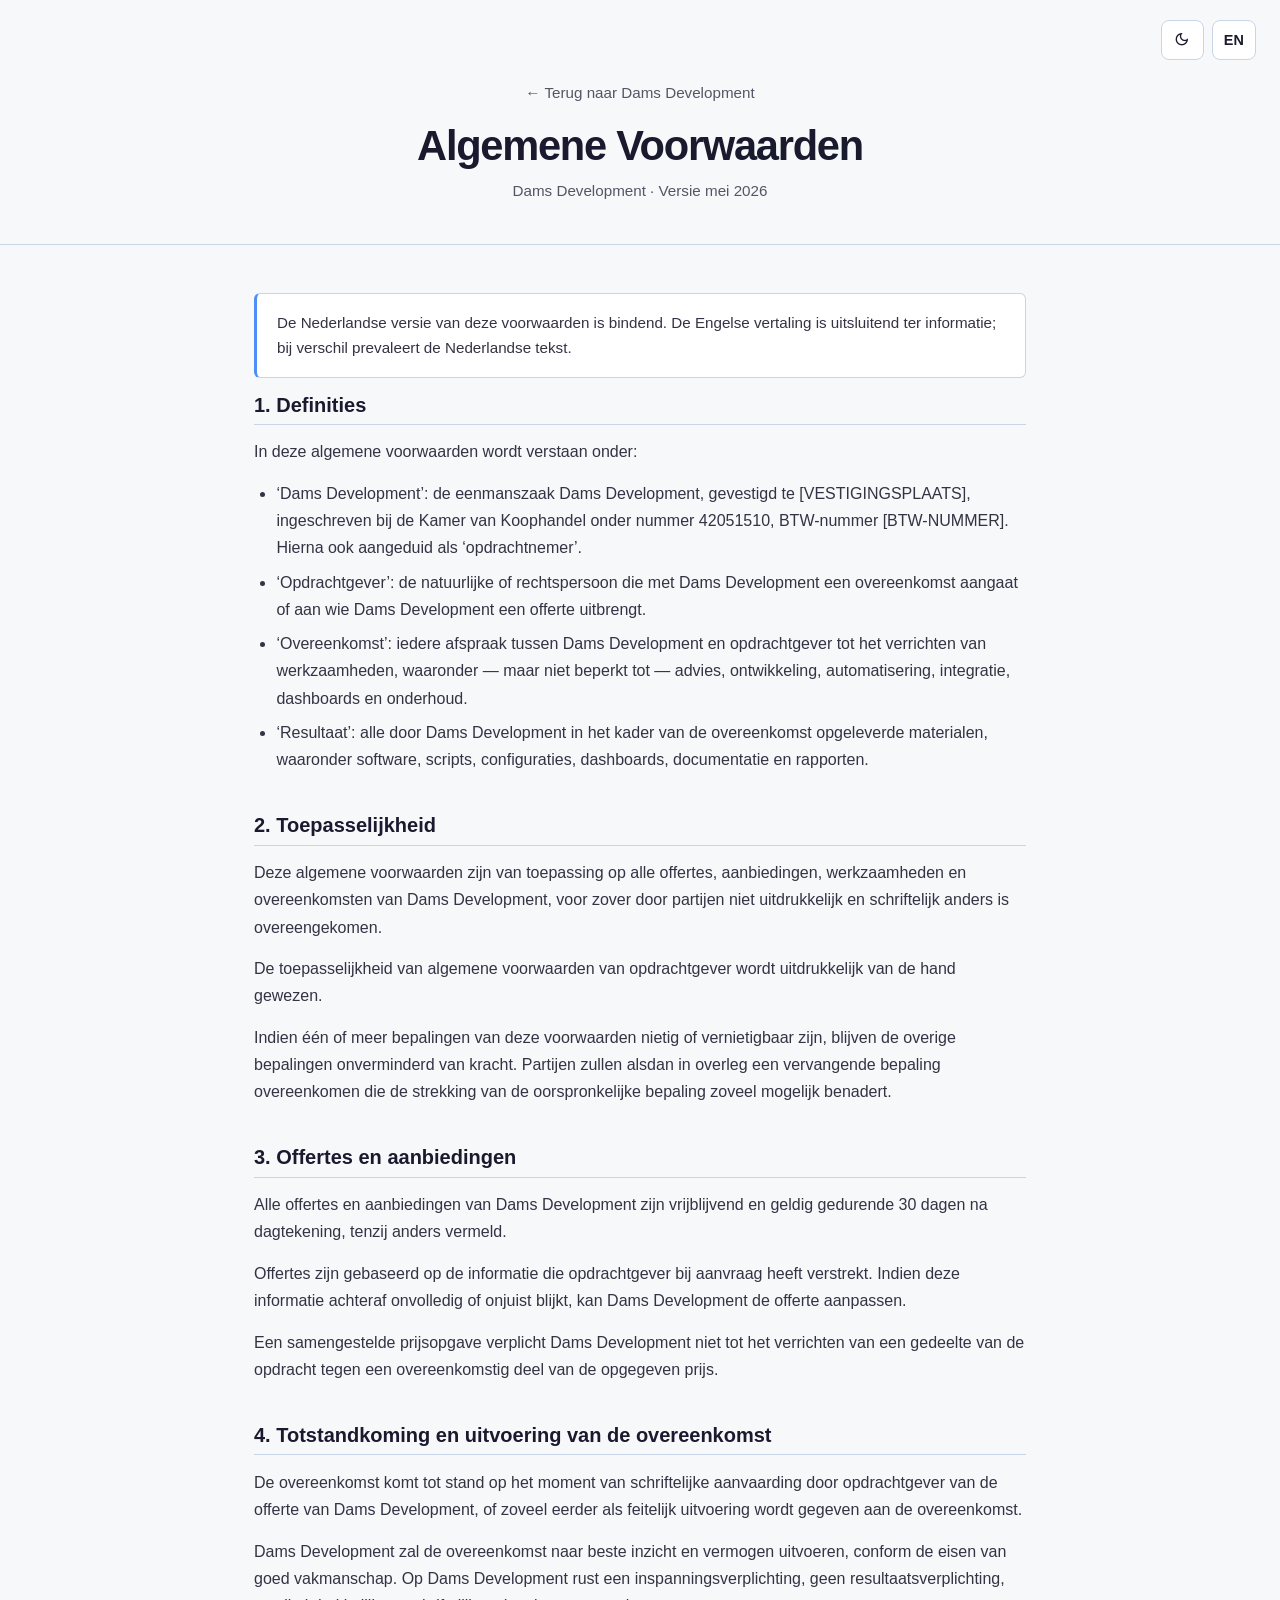
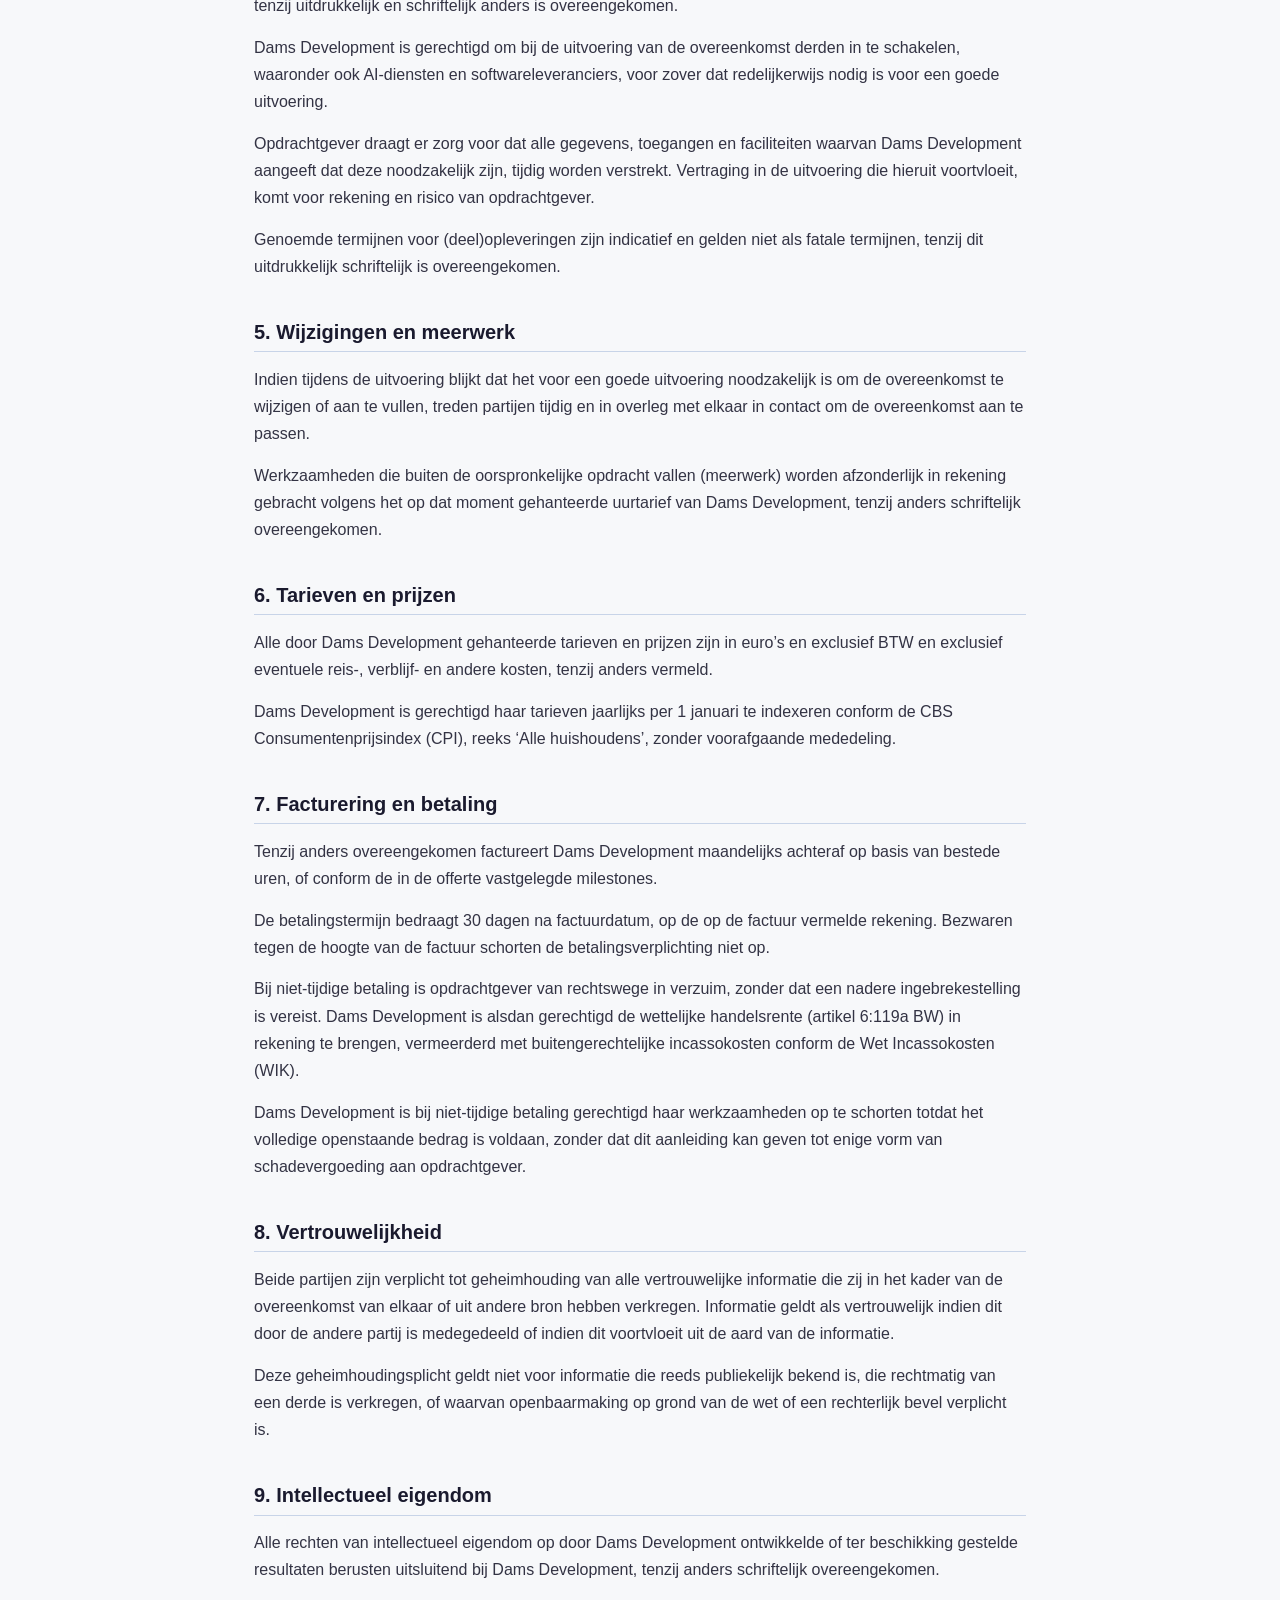
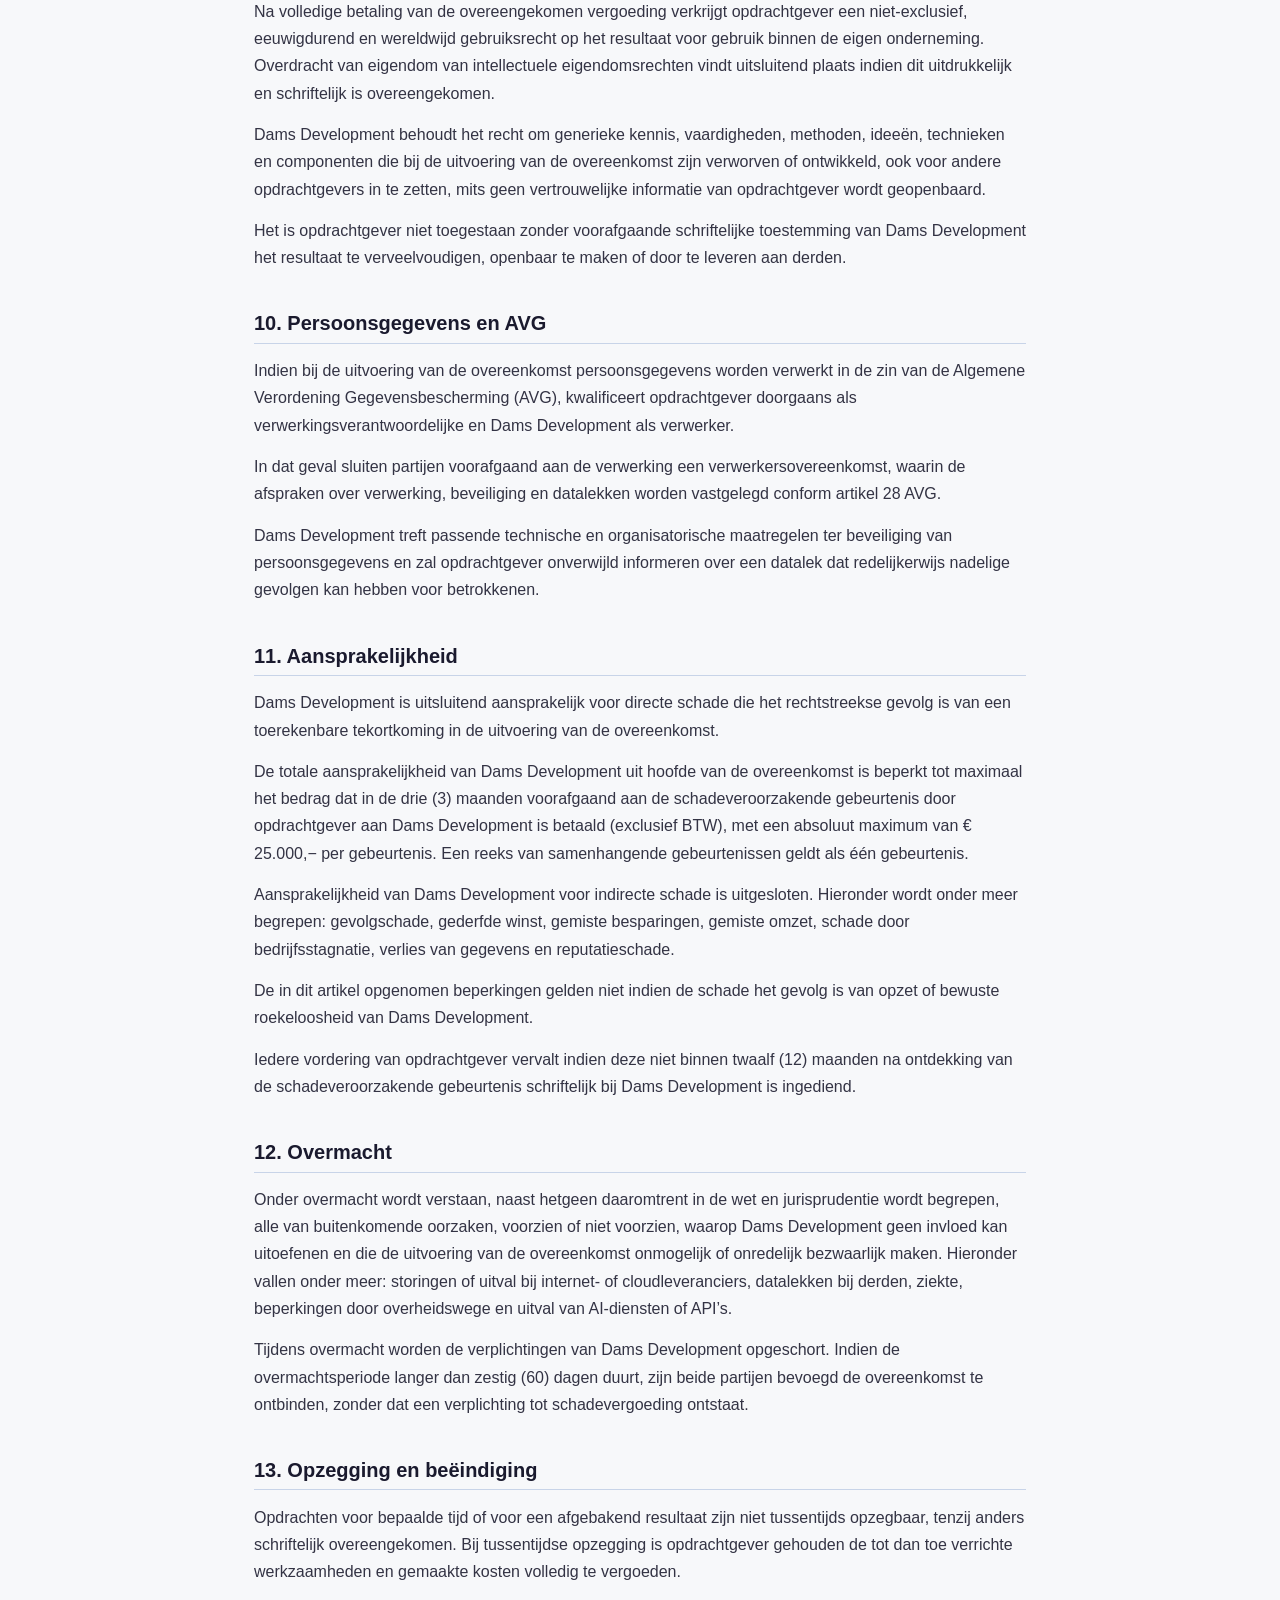
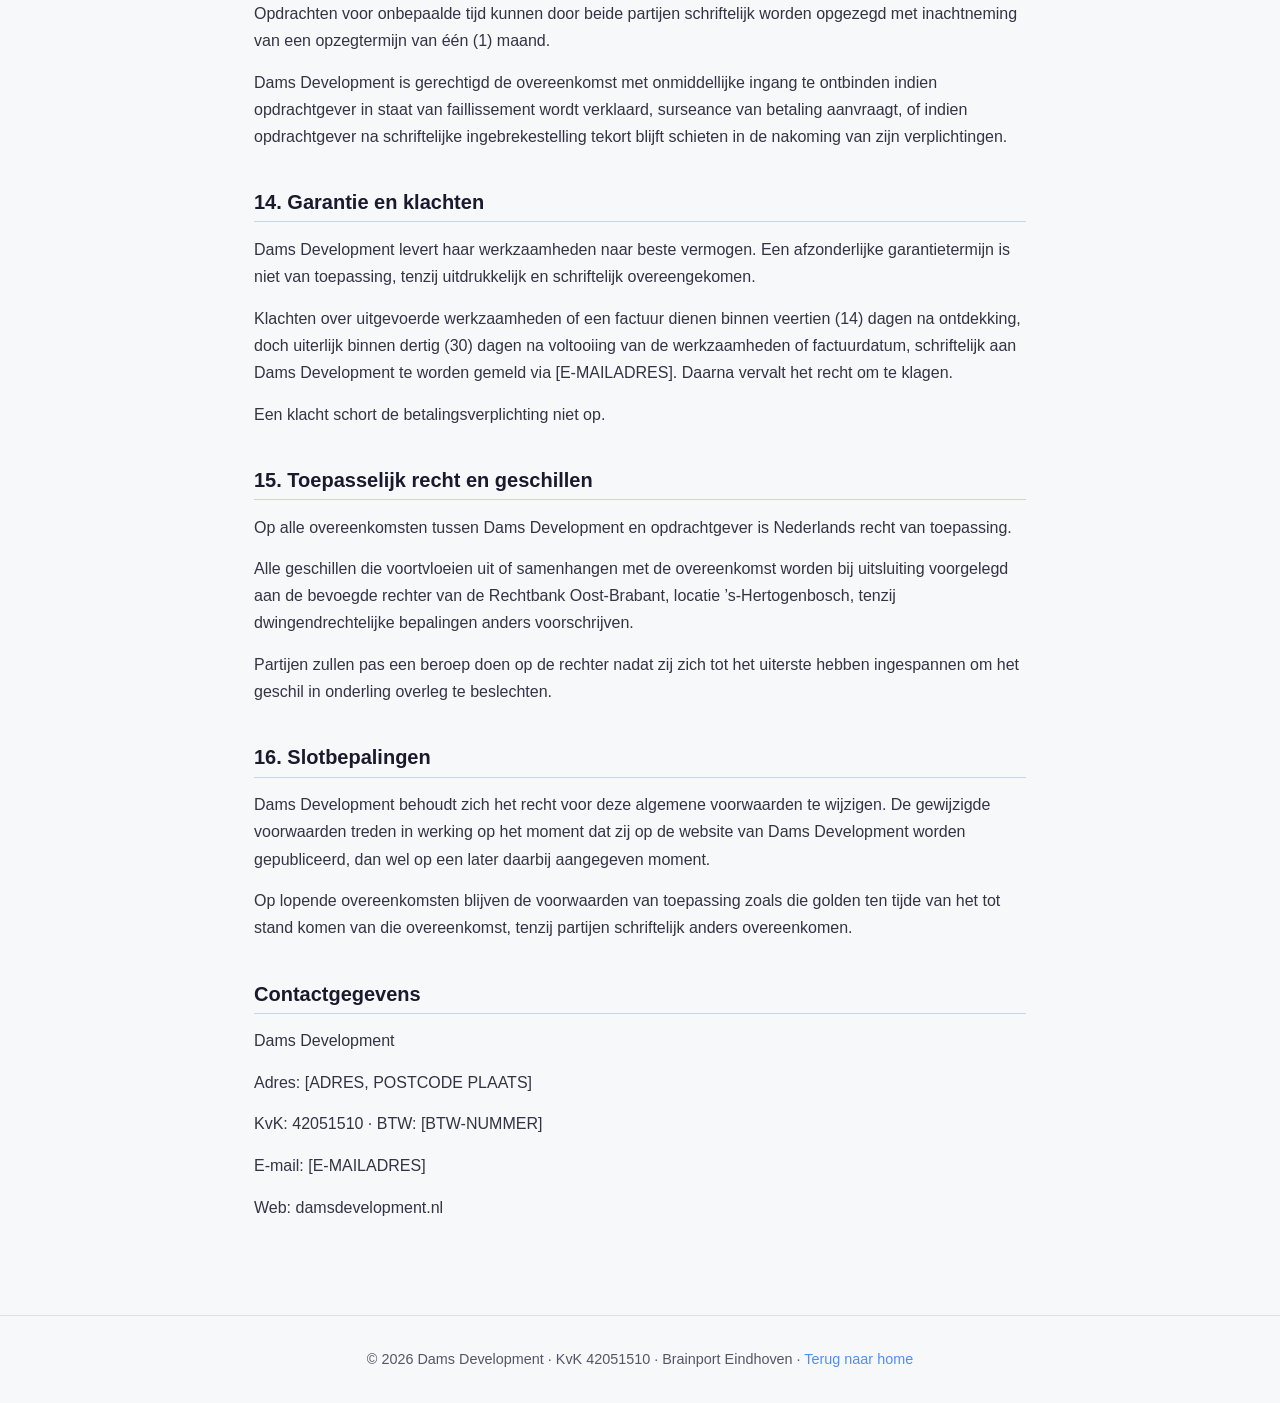
==== algemene-voorwaarden.html @ f672ffd8 "Replace Track record with Projects section + add Terms page - Swap employer Track record list for a " ====
<!DOCTYPE html>
<html lang="nl">
<head>
    <meta charset="UTF-8">
    <meta name="viewport" content="width=device-width, initial-scale=1.0">
    <!-- Primary meta -->
    <title>Algemene Voorwaarden — Dams Development</title>
    <meta name="description" content="Algemene voorwaarden van Dams Development, automatiseringsstudio in de Brainport-regio. Van toepassing op alle offertes en opdrachten.">
    <link rel="canonical" href="https://damsdevelopment.nl/algemene-voorwaarden.html">
    <meta name="theme-color" content="#0d1520">
    <meta name="robots" content="index, follow">
    <meta name="author" content="Dams Development">

    <!-- Open Graph -->
    <meta property="og:type" content="article">
    <meta property="og:site_name" content="Dams Development">
    <meta property="og:title" content="Algemene Voorwaarden — Dams Development">
    <meta property="og:description" content="Algemene voorwaarden van Dams Development. Van toepassing op alle offertes en opdrachten.">
    <meta property="og:url" content="https://damsdevelopment.nl/algemene-voorwaarden.html">
    <meta property="og:image" content="https://damsdevelopment.nl/assets/og-image.png">
    <meta property="og:image:width" content="1200">
    <meta property="og:image:height" content="630">
    <meta property="og:image:alt" content="Dams Development — Werkende automatisering. In weken, niet maanden.">
    <meta property="og:locale" content="nl_NL">

    <!-- Twitter Card -->
    <meta name="twitter:card" content="summary_large_image">
    <meta name="twitter:title" content="Algemene Voorwaarden — Dams Development">
    <meta name="twitter:description" content="Algemene voorwaarden van Dams Development. Van toepassing op alle offertes en opdrachten.">
    <meta name="twitter:image" content="https://damsdevelopment.nl/assets/og-image.png">

    <!-- Stylesheets & icons -->
    <link rel="stylesheet" href="assets/style.css">
    <link rel="stylesheet" href="https://fonts.googleapis.com/css2?family=Material+Symbols+Outlined:opsz,wght,FILL,GRAD@20..48,100..700,0..1,-50..200" />
    <link rel="icon" type="image/png" sizes="96x96" href="assets/favicon-96x96.png">
    <link rel="icon" type="image/svg+xml" href="assets/favicon.svg">
    <link rel="shortcut icon" href="assets/favicon.ico">
    <link rel="apple-touch-icon" sizes="180x180" href="assets/apple-touch-icon.png">
    <link rel="manifest" href="assets/site.webmanifest">

    <style>
        body { background-color: var(--bg); color: var(--text); }

        .legal-controls {
            position: fixed; top: 1.25rem; right: 1.5rem; z-index: 100;
            display: flex; gap: 0.5rem;
        }
        .legal-controls .theme-toggle,
        .legal-controls .lang-toggle {
            background: var(--bg-card); color: var(--text);
            border: 1px solid var(--border); border-radius: 8px;
            padding: 0.4rem 0.7rem; cursor: pointer; font-size: 0.9rem;
            display: flex; align-items: center; justify-content: center;
            min-width: 40px; min-height: 40px;
            transition: background 0.2s, border-color 0.2s;
        }
        .legal-controls .theme-toggle:hover,
        .legal-controls .lang-toggle:hover {
            border-color: var(--accent);
        }

        .legal-hero {
            padding: 5rem 1.5rem 2.5rem;
            text-align: center;
            border-bottom: 1px solid var(--border);
        }
        .legal-hero .back-link {
            display: inline-block; color: var(--text-muted);
            text-decoration: none; font-size: 0.95rem; margin-bottom: 1rem;
            transition: color 0.2s;
        }
        .legal-hero .back-link:hover { color: var(--accent); }
        .legal-hero h1 {
            font-size: clamp(1.8rem, 4vw, 2.6rem);
            margin-bottom: 0.5rem;
        }
        .legal-hero .legal-meta {
            color: var(--text-muted); font-size: 0.95rem;
        }

        .legal-content {
            max-width: 820px; margin: 0 auto; padding: 3rem 1.5rem 5rem;
            line-height: 1.7;
        }
        .legal-notice {
            background: var(--bg-card); border: 1px solid var(--border);
            border-left: 3px solid var(--accent); border-radius: 6px;
            padding: 1rem 1.25rem; margin-bottom: 2.5rem;
            color: var(--text-sub); font-size: 0.95rem;
        }
        .legal-content h2 {
            margin-top: 2.5rem; margin-bottom: 0.85rem;
            font-size: 1.25rem; color: var(--text);
            border-bottom: 1px solid var(--border); padding-bottom: 0.45rem;
        }
        .legal-content h2:first-of-type { margin-top: 0; }
        .legal-content p {
            color: var(--text-sub); margin-bottom: 0.9rem;
        }
        .legal-content ol, .legal-content ul {
            color: var(--text-sub); padding-left: 1.4rem; margin-bottom: 0.9rem;
        }
        .legal-content li { margin-bottom: 0.45rem; }
        .legal-content strong { color: var(--text); }

        .legal-footer {
            text-align: center; padding: 2rem 1.5rem;
            border-top: 1px solid var(--border-footer);
            color: var(--text-muted); font-size: 0.9rem;
        }
        .legal-footer a { color: var(--accent); text-decoration: none; }
        .legal-footer a:hover { text-decoration: underline; }

        @media (max-width: 600px) {
            .legal-controls { top: 0.75rem; right: 0.75rem; }
            .legal-hero { padding: 4rem 1.25rem 2rem; }
            .legal-content { padding: 2rem 1.25rem 3rem; }
        }
    </style>
</head>
<body>

    <div class="legal-controls">
        <button class="theme-toggle" id="themeToggle" aria-label="Toggle theme">
            <span class="material-symbols-outlined">light_mode</span>
        </button>
        <button class="lang-toggle" id="langToggle" aria-label="Switch language">EN</button>
    </div>

    <header class="legal-hero">
        <a class="back-link" href="index.html" data-nl="← Terug naar Dams Development" data-en="← Back to Dams Development"></a>
        <h1 data-nl="Algemene Voorwaarden" data-en="General Terms and Conditions"></h1>
        <p class="legal-meta"
           data-nl="Dams Development &middot; Versie mei 2026"
           data-en="Dams Development &middot; Version May 2026"></p>
    </header>

    <main class="legal-content">

        <p class="legal-notice"
           data-nl="De Nederlandse versie van deze voorwaarden is bindend. De Engelse vertaling is uitsluitend ter informatie; bij verschil prevaleert de Nederlandse tekst."
           data-en="The Dutch version of these terms is the binding original. This English translation is provided for information only; in case of any discrepancy the Dutch text prevails."></p>

        <h2 data-nl="1. Definities" data-en="1. Definitions"></h2>
        <p data-nl="In deze algemene voorwaarden wordt verstaan onder:"
           data-en="In these general terms and conditions, the following definitions apply:"></p>
        <ul>
            <li data-nl="&lsquo;Dams Development&rsquo;: de eenmanszaak Dams Development, gevestigd te [VESTIGINGSPLAATS], ingeschreven bij de Kamer van Koophandel onder nummer 42051510, BTW-nummer [BTW-NUMMER]. Hierna ook aangeduid als &lsquo;opdrachtnemer&rsquo;."
                data-en="&lsquo;Dams Development&rsquo;: the sole proprietorship Dams Development, established in [REGISTERED CITY], registered with the Dutch Chamber of Commerce under number 42051510, VAT number [VAT NUMBER]. Also referred to as the &lsquo;contractor&rsquo;."></li>
            <li data-nl="&lsquo;Opdrachtgever&rsquo;: de natuurlijke of rechtspersoon die met Dams Development een overeenkomst aangaat of aan wie Dams Development een offerte uitbrengt."
                data-en="&lsquo;Client&rsquo;: the natural or legal person entering into an agreement with Dams Development or to whom Dams Development issues a quotation."></li>
            <li data-nl="&lsquo;Overeenkomst&rsquo;: iedere afspraak tussen Dams Development en opdrachtgever tot het verrichten van werkzaamheden, waaronder &mdash; maar niet beperkt tot &mdash; advies, ontwikkeling, automatisering, integratie, dashboards en onderhoud."
                data-en="&lsquo;Agreement&rsquo;: any arrangement between Dams Development and client for the performance of services, including but not limited to advisory work, development, automation, integration, dashboards, and maintenance."></li>
            <li data-nl="&lsquo;Resultaat&rsquo;: alle door Dams Development in het kader van de overeenkomst opgeleverde materialen, waaronder software, scripts, configuraties, dashboards, documentatie en rapporten."
                data-en="&lsquo;Deliverable&rsquo;: all materials produced by Dams Development under the agreement, including software, scripts, configurations, dashboards, documentation, and reports."></li>
        </ul>

        <h2 data-nl="2. Toepasselijkheid" data-en="2. Applicability"></h2>
        <p data-nl="Deze algemene voorwaarden zijn van toepassing op alle offertes, aanbiedingen, werkzaamheden en overeenkomsten van Dams Development, voor zover door partijen niet uitdrukkelijk en schriftelijk anders is overeengekomen."
           data-en="These general terms and conditions apply to all quotations, offers, work, and agreements of Dams Development, unless the parties have expressly agreed otherwise in writing."></p>
        <p data-nl="De toepasselijkheid van algemene voorwaarden van opdrachtgever wordt uitdrukkelijk van de hand gewezen."
           data-en="The applicability of any general terms and conditions of the client is expressly rejected."></p>
        <p data-nl="Indien één of meer bepalingen van deze voorwaarden nietig of vernietigbaar zijn, blijven de overige bepalingen onverminderd van kracht. Partijen zullen alsdan in overleg een vervangende bepaling overeenkomen die de strekking van de oorspronkelijke bepaling zoveel mogelijk benadert."
           data-en="If one or more provisions of these terms are void or voidable, the remaining provisions remain in full force. The parties shall in that case agree on a replacement provision that approximates the intent of the original as closely as possible."></p>

        <h2 data-nl="3. Offertes en aanbiedingen" data-en="3. Quotations and offers"></h2>
        <p data-nl="Alle offertes en aanbiedingen van Dams Development zijn vrijblijvend en geldig gedurende 30 dagen na dagtekening, tenzij anders vermeld."
           data-en="All quotations and offers issued by Dams Development are without obligation and valid for 30 days from their date, unless stated otherwise."></p>
        <p data-nl="Offertes zijn gebaseerd op de informatie die opdrachtgever bij aanvraag heeft verstrekt. Indien deze informatie achteraf onvolledig of onjuist blijkt, kan Dams Development de offerte aanpassen."
           data-en="Quotations are based on the information provided by the client at the time of the request. If that information later proves incomplete or incorrect, Dams Development is entitled to revise the quotation."></p>
        <p data-nl="Een samengestelde prijsopgave verplicht Dams Development niet tot het verrichten van een gedeelte van de opdracht tegen een overeenkomstig deel van de opgegeven prijs."
           data-en="A composite price quotation does not oblige Dams Development to perform any part of the assignment for a corresponding part of the quoted price."></p>

        <h2 data-nl="4. Totstandkoming en uitvoering van de overeenkomst" data-en="4. Formation and performance of the agreement"></h2>
        <p data-nl="De overeenkomst komt tot stand op het moment van schriftelijke aanvaarding door opdrachtgever van de offerte van Dams Development, of zoveel eerder als feitelijk uitvoering wordt gegeven aan de overeenkomst."
           data-en="The agreement is formed when the client accepts the quotation of Dams Development in writing, or earlier if the parties have effectively begun performance."></p>
        <p data-nl="Dams Development zal de overeenkomst naar beste inzicht en vermogen uitvoeren, conform de eisen van goed vakmanschap. Op Dams Development rust een inspanningsverplichting, geen resultaatsverplichting, tenzij uitdrukkelijk en schriftelijk anders is overeengekomen."
           data-en="Dams Development shall perform the agreement to the best of its insight and ability and in accordance with sound professional standards. Dams Development bears a best-efforts obligation, not a result obligation, unless expressly agreed otherwise in writing."></p>
        <p data-nl="Dams Development is gerechtigd om bij de uitvoering van de overeenkomst derden in te schakelen, waaronder ook AI-diensten en softwareleveranciers, voor zover dat redelijkerwijs nodig is voor een goede uitvoering."
           data-en="Dams Development is entitled to engage third parties in the performance of the agreement, including AI services and software vendors, where reasonably necessary for proper performance."></p>
        <p data-nl="Opdrachtgever draagt er zorg voor dat alle gegevens, toegangen en faciliteiten waarvan Dams Development aangeeft dat deze noodzakelijk zijn, tijdig worden verstrekt. Vertraging in de uitvoering die hieruit voortvloeit, komt voor rekening en risico van opdrachtgever."
           data-en="The client ensures that all data, access, and facilities indicated by Dams Development as necessary are provided in good time. Any resulting delays are at the client&rsquo;s expense and risk."></p>
        <p data-nl="Genoemde termijnen voor (deel)opleveringen zijn indicatief en gelden niet als fatale termijnen, tenzij dit uitdrukkelijk schriftelijk is overeengekomen."
           data-en="Stated delivery deadlines are indicative and do not constitute strict deadlines unless expressly agreed in writing."></p>

        <h2 data-nl="5. Wijzigingen en meerwerk" data-en="5. Changes and additional work"></h2>
        <p data-nl="Indien tijdens de uitvoering blijkt dat het voor een goede uitvoering noodzakelijk is om de overeenkomst te wijzigen of aan te vullen, treden partijen tijdig en in overleg met elkaar in contact om de overeenkomst aan te passen."
           data-en="If during performance it becomes apparent that adjustment or supplementation of the agreement is required for proper execution, the parties shall consult one another in good time to amend the agreement."></p>
        <p data-nl="Werkzaamheden die buiten de oorspronkelijke opdracht vallen (meerwerk) worden afzonderlijk in rekening gebracht volgens het op dat moment gehanteerde uurtarief van Dams Development, tenzij anders schriftelijk overeengekomen."
           data-en="Work falling outside the original scope (additional work) is invoiced separately at Dams Development&rsquo;s then-current hourly rate, unless agreed otherwise in writing."></p>

        <h2 data-nl="6. Tarieven en prijzen" data-en="6. Rates and prices"></h2>
        <p data-nl="Alle door Dams Development gehanteerde tarieven en prijzen zijn in euro&rsquo;s en exclusief BTW en exclusief eventuele reis-, verblijf- en andere kosten, tenzij anders vermeld."
           data-en="All rates and prices used by Dams Development are in euros and exclusive of VAT and any travel, accommodation, or other expenses, unless otherwise stated."></p>
        <p data-nl="Dams Development is gerechtigd haar tarieven jaarlijks per 1 januari te indexeren conform de CBS Consumentenprijsindex (CPI), reeks &lsquo;Alle huishoudens&rsquo;, zonder voorafgaande mededeling."
           data-en="Dams Development is entitled to adjust its rates annually on 1 January in line with the Dutch CBS Consumer Price Index (CPI), series &lsquo;All households&rsquo;, without prior notice."></p>

        <h2 data-nl="7. Facturering en betaling" data-en="7. Invoicing and payment"></h2>
        <p data-nl="Tenzij anders overeengekomen factureert Dams Development maandelijks achteraf op basis van bestede uren, of conform de in de offerte vastgelegde milestones."
           data-en="Unless agreed otherwise, Dams Development invoices monthly in arrears on the basis of hours spent, or in accordance with the milestones defined in the quotation."></p>
        <p data-nl="De betalingstermijn bedraagt 30 dagen na factuurdatum, op de op de factuur vermelde rekening. Bezwaren tegen de hoogte van de factuur schorten de betalingsverplichting niet op."
           data-en="The payment term is 30 days from the invoice date, into the account specified on the invoice. Objections to the amount invoiced do not suspend the obligation to pay."></p>
        <p data-nl="Bij niet-tijdige betaling is opdrachtgever van rechtswege in verzuim, zonder dat een nadere ingebrekestelling is vereist. Dams Development is alsdan gerechtigd de wettelijke handelsrente (artikel 6:119a BW) in rekening te brengen, vermeerderd met buitengerechtelijke incassokosten conform de Wet Incassokosten (WIK)."
           data-en="If payment is not made in time, the client is in default by operation of law, without any further notice of default being required. Dams Development is then entitled to charge statutory commercial interest (Article 6:119a Dutch Civil Code), plus extrajudicial collection costs in accordance with the Dutch Collection Costs Act (WIK)."></p>
        <p data-nl="Dams Development is bij niet-tijdige betaling gerechtigd haar werkzaamheden op te schorten totdat het volledige openstaande bedrag is voldaan, zonder dat dit aanleiding kan geven tot enige vorm van schadevergoeding aan opdrachtgever."
           data-en="In the event of late payment, Dams Development is entitled to suspend its services until the outstanding amount has been paid in full, without this giving rise to any liability for damages to the client."></p>

        <h2 data-nl="8. Vertrouwelijkheid" data-en="8. Confidentiality"></h2>
        <p data-nl="Beide partijen zijn verplicht tot geheimhouding van alle vertrouwelijke informatie die zij in het kader van de overeenkomst van elkaar of uit andere bron hebben verkregen. Informatie geldt als vertrouwelijk indien dit door de andere partij is medegedeeld of indien dit voortvloeit uit de aard van de informatie."
           data-en="Both parties are obliged to maintain confidentiality of all confidential information obtained from one another or from other sources in connection with the agreement. Information qualifies as confidential if it has been designated as such, or if its confidential nature follows from the nature of the information itself."></p>
        <p data-nl="Deze geheimhoudingsplicht geldt niet voor informatie die reeds publiekelijk bekend is, die rechtmatig van een derde is verkregen, of waarvan openbaarmaking op grond van de wet of een rechterlijk bevel verplicht is."
           data-en="This duty of confidentiality does not apply to information that is already publicly known, that has been lawfully obtained from a third party, or whose disclosure is required by law or by court order."></p>

        <h2 data-nl="9. Intellectueel eigendom" data-en="9. Intellectual property"></h2>
        <p data-nl="Alle rechten van intellectueel eigendom op door Dams Development ontwikkelde of ter beschikking gestelde resultaten berusten uitsluitend bij Dams Development, tenzij anders schriftelijk overeengekomen."
           data-en="All intellectual property rights in deliverables developed or made available by Dams Development rest exclusively with Dams Development, unless agreed otherwise in writing."></p>
        <p data-nl="Na volledige betaling van de overeengekomen vergoeding verkrijgt opdrachtgever een niet-exclusief, eeuwigdurend en wereldwijd gebruiksrecht op het resultaat voor gebruik binnen de eigen onderneming. Overdracht van eigendom van intellectuele eigendomsrechten vindt uitsluitend plaats indien dit uitdrukkelijk en schriftelijk is overeengekomen."
           data-en="Upon full payment of the agreed fee, the client obtains a non-exclusive, perpetual, worldwide right of use to the deliverable for use within its own organisation. Transfer of ownership of intellectual property rights takes place only if expressly agreed in writing."></p>
        <p data-nl="Dams Development behoudt het recht om generieke kennis, vaardigheden, methoden, ideeën, technieken en componenten die bij de uitvoering van de overeenkomst zijn verworven of ontwikkeld, ook voor andere opdrachtgevers in te zetten, mits geen vertrouwelijke informatie van opdrachtgever wordt geopenbaard."
           data-en="Dams Development reserves the right to use generic knowledge, skills, methods, ideas, techniques, and components acquired or developed during performance of the agreement for other clients as well, provided no confidential information of the client is disclosed."></p>
        <p data-nl="Het is opdrachtgever niet toegestaan zonder voorafgaande schriftelijke toestemming van Dams Development het resultaat te verveelvoudigen, openbaar te maken of door te leveren aan derden."
           data-en="The client may not reproduce, publish, or transfer the deliverable to third parties without prior written consent from Dams Development."></p>

        <h2 data-nl="10. Persoonsgegevens en AVG" data-en="10. Personal data and GDPR"></h2>
        <p data-nl="Indien bij de uitvoering van de overeenkomst persoonsgegevens worden verwerkt in de zin van de Algemene Verordening Gegevensbescherming (AVG), kwalificeert opdrachtgever doorgaans als verwerkingsverantwoordelijke en Dams Development als verwerker."
           data-en="Where personal data within the meaning of the General Data Protection Regulation (GDPR) is processed in performing the agreement, the client typically qualifies as the data controller and Dams Development as the data processor."></p>
        <p data-nl="In dat geval sluiten partijen voorafgaand aan de verwerking een verwerkersovereenkomst, waarin de afspraken over verwerking, beveiliging en datalekken worden vastgelegd conform artikel 28 AVG."
           data-en="In that case, the parties shall conclude a data processing agreement before processing begins, setting out the arrangements regarding processing, security, and data breaches in accordance with Article 28 GDPR."></p>
        <p data-nl="Dams Development treft passende technische en organisatorische maatregelen ter beveiliging van persoonsgegevens en zal opdrachtgever onverwijld informeren over een datalek dat redelijkerwijs nadelige gevolgen kan hebben voor betrokkenen."
           data-en="Dams Development shall take appropriate technical and organisational measures to secure personal data and shall notify the client without undue delay of any data breach that may reasonably affect data subjects."></p>

        <h2 data-nl="11. Aansprakelijkheid" data-en="11. Liability"></h2>
        <p data-nl="Dams Development is uitsluitend aansprakelijk voor directe schade die het rechtstreekse gevolg is van een toerekenbare tekortkoming in de uitvoering van de overeenkomst."
           data-en="Dams Development is liable only for direct damage that is the direct result of an attributable failure in the performance of the agreement."></p>
        <p data-nl="De totale aansprakelijkheid van Dams Development uit hoofde van de overeenkomst is beperkt tot maximaal het bedrag dat in de drie (3) maanden voorafgaand aan de schadeveroorzakende gebeurtenis door opdrachtgever aan Dams Development is betaald (exclusief BTW), met een absoluut maximum van &euro; 25.000,&minus; per gebeurtenis. Een reeks van samenhangende gebeurtenissen geldt als één gebeurtenis."
           data-en="Dams Development&rsquo;s total liability under the agreement is limited to the amount paid by the client to Dams Development (excluding VAT) in the three (3) months preceding the event giving rise to the damage, with an absolute maximum of &euro; 25,000 per event. A series of connected events counts as a single event."></p>
        <p data-nl="Aansprakelijkheid van Dams Development voor indirecte schade is uitgesloten. Hieronder wordt onder meer begrepen: gevolgschade, gederfde winst, gemiste besparingen, gemiste omzet, schade door bedrijfsstagnatie, verlies van gegevens en reputatieschade."
           data-en="Liability for indirect damage is excluded. This includes, without limitation: consequential damage, lost profits, missed savings, lost revenue, damage due to business interruption, loss of data, and reputational harm."></p>
        <p data-nl="De in dit artikel opgenomen beperkingen gelden niet indien de schade het gevolg is van opzet of bewuste roekeloosheid van Dams Development."
           data-en="The limitations in this article do not apply where the damage results from intent or wilful recklessness on the part of Dams Development."></p>
        <p data-nl="Iedere vordering van opdrachtgever vervalt indien deze niet binnen twaalf (12) maanden na ontdekking van de schadeveroorzakende gebeurtenis schriftelijk bij Dams Development is ingediend."
           data-en="Any claim by the client expires if it has not been submitted to Dams Development in writing within twelve (12) months of the client becoming aware of the event giving rise to the claim."></p>

        <h2 data-nl="12. Overmacht" data-en="12. Force majeure"></h2>
        <p data-nl="Onder overmacht wordt verstaan, naast hetgeen daaromtrent in de wet en jurisprudentie wordt begrepen, alle van buitenkomende oorzaken, voorzien of niet voorzien, waarop Dams Development geen invloed kan uitoefenen en die de uitvoering van de overeenkomst onmogelijk of onredelijk bezwaarlijk maken. Hieronder vallen onder meer: storingen of uitval bij internet- of cloudleveranciers, datalekken bij derden, ziekte, beperkingen door overheidswege en uitval van AI-diensten of API&rsquo;s."
           data-en="Force majeure means, in addition to what is understood as such by law and case law, all external causes, foreseen or unforeseen, beyond Dams Development&rsquo;s control that render performance of the agreement impossible or unreasonably onerous. This includes, among others: outages at internet or cloud providers, data breaches at third parties, illness, government-imposed restrictions, and unavailability of AI services or APIs."></p>
        <p data-nl="Tijdens overmacht worden de verplichtingen van Dams Development opgeschort. Indien de overmachtsperiode langer dan zestig (60) dagen duurt, zijn beide partijen bevoegd de overeenkomst te ontbinden, zonder dat een verplichting tot schadevergoeding ontstaat."
           data-en="During force majeure, Dams Development&rsquo;s obligations are suspended. If the force majeure period lasts longer than sixty (60) days, either party may dissolve the agreement, without any obligation to pay damages."></p>

        <h2 data-nl="13. Opzegging en beëindiging" data-en="13. Cancellation and termination"></h2>
        <p data-nl="Opdrachten voor bepaalde tijd of voor een afgebakend resultaat zijn niet tussentijds opzegbaar, tenzij anders schriftelijk overeengekomen. Bij tussentijdse opzegging is opdrachtgever gehouden de tot dan toe verrichte werkzaamheden en gemaakte kosten volledig te vergoeden."
           data-en="Fixed-term assignments or assignments for a defined deliverable are not subject to interim cancellation unless agreed otherwise in writing. In the event of interim cancellation, the client is obliged to compensate Dams Development in full for work performed and costs incurred up to that point."></p>
        <p data-nl="Opdrachten voor onbepaalde tijd kunnen door beide partijen schriftelijk worden opgezegd met inachtneming van een opzegtermijn van één (1) maand."
           data-en="Open-ended assignments may be terminated in writing by either party subject to a notice period of one (1) month."></p>
        <p data-nl="Dams Development is gerechtigd de overeenkomst met onmiddellijke ingang te ontbinden indien opdrachtgever in staat van faillissement wordt verklaard, surseance van betaling aanvraagt, of indien opdrachtgever na schriftelijke ingebrekestelling tekort blijft schieten in de nakoming van zijn verplichtingen."
           data-en="Dams Development is entitled to dissolve the agreement with immediate effect if the client is declared bankrupt, applies for suspension of payments, or fails to perform its obligations after a written notice of default."></p>

        <h2 data-nl="14. Garantie en klachten" data-en="14. Warranty and complaints"></h2>
        <p data-nl="Dams Development levert haar werkzaamheden naar beste vermogen. Een afzonderlijke garantietermijn is niet van toepassing, tenzij uitdrukkelijk en schriftelijk overeengekomen."
           data-en="Dams Development performs its services to the best of its ability. No separate warranty period applies unless expressly agreed in writing."></p>
        <p data-nl="Klachten over uitgevoerde werkzaamheden of een factuur dienen binnen veertien (14) dagen na ontdekking, doch uiterlijk binnen dertig (30) dagen na voltooiing van de werkzaamheden of factuurdatum, schriftelijk aan Dams Development te worden gemeld via [E-MAILADRES]. Daarna vervalt het recht om te klagen."
           data-en="Complaints regarding work performed or an invoice must be reported in writing to Dams Development at [EMAIL ADDRESS] within fourteen (14) days of discovery, and no later than thirty (30) days after completion of the work or after the invoice date. After that period the right to complain lapses."></p>
        <p data-nl="Een klacht schort de betalingsverplichting niet op."
           data-en="A complaint does not suspend the obligation to pay."></p>

        <h2 data-nl="15. Toepasselijk recht en geschillen" data-en="15. Governing law and disputes"></h2>
        <p data-nl="Op alle overeenkomsten tussen Dams Development en opdrachtgever is Nederlands recht van toepassing."
           data-en="All agreements between Dams Development and the client are governed by Dutch law."></p>
        <p data-nl="Alle geschillen die voortvloeien uit of samenhangen met de overeenkomst worden bij uitsluiting voorgelegd aan de bevoegde rechter van de Rechtbank Oost-Brabant, locatie &rsquo;s-Hertogenbosch, tenzij dwingendrechtelijke bepalingen anders voorschrijven."
           data-en="All disputes arising out of or in connection with the agreement shall be submitted exclusively to the competent court of the Rechtbank Oost-Brabant, location &rsquo;s-Hertogenbosch, unless mandatory provisions of law prescribe otherwise."></p>
        <p data-nl="Partijen zullen pas een beroep doen op de rechter nadat zij zich tot het uiterste hebben ingespannen om het geschil in onderling overleg te beslechten."
           data-en="The parties will only resort to the courts after making every effort to settle the dispute by mutual consultation."></p>

        <h2 data-nl="16. Slotbepalingen" data-en="16. Final provisions"></h2>
        <p data-nl="Dams Development behoudt zich het recht voor deze algemene voorwaarden te wijzigen. De gewijzigde voorwaarden treden in werking op het moment dat zij op de website van Dams Development worden gepubliceerd, dan wel op een later daarbij aangegeven moment."
           data-en="Dams Development reserves the right to amend these general terms and conditions. Amended terms take effect when published on Dams Development&rsquo;s website, or on a later date specified at that time."></p>
        <p data-nl="Op lopende overeenkomsten blijven de voorwaarden van toepassing zoals die golden ten tijde van het tot stand komen van die overeenkomst, tenzij partijen schriftelijk anders overeenkomen."
           data-en="Existing agreements remain governed by the terms in force at the time the agreement was concluded, unless the parties agree otherwise in writing."></p>

        <h2 data-nl="Contactgegevens" data-en="Contact details"></h2>
        <p data-nl="Dams Development"
           data-en="Dams Development"></p>
        <p data-nl="Adres: [ADRES, POSTCODE PLAATS]"
           data-en="Address: [STREET, POSTCODE CITY]"></p>
        <p data-nl="KvK: 42051510 &middot; BTW: [BTW-NUMMER]"
           data-en="Chamber of Commerce: 42051510 &middot; VAT: [VAT NUMBER]"></p>
        <p data-nl="E-mail: [E-MAILADRES]"
           data-en="Email: [EMAIL ADDRESS]"></p>
        <p data-nl="Web: damsdevelopment.nl"
           data-en="Web: damsdevelopment.nl"></p>

    </main>

    <footer class="legal-footer">
        <p>&copy; 2026 Dams Development &middot; KvK 42051510 &middot; Brainport Eindhoven &middot; <a href="index.html" data-nl="Terug naar home" data-en="Back to home"></a></p>
    </footer>

    <script src="experience/lang.js"></script>
</body>
</html>
---- assets/style.css ----
/* ============================================
   0. THEME CUSTOM PROPERTIES
   ============================================ */
:root {
    --bg:             #0d1520;
    --bg-alt:         #111827;
    --bg-card:        #141e2e;
    --bg-skill:       #1a2235;
    --bg-input:       #1a2235;
    --text:           #f0f0f0;
    --text-sub:       #c8d0e0;
    --text-muted:     #b0b0b0;
    --text-dim:       #888;
    --text-skill:     #c8d8f0;
    --text-skill-ai:  #a8c4f5;
    --accent:         #4f8ef7;
    --accent-rgb:     79, 142, 247;
    --border:         #2a3550;
    --border-card:    #1e2635;
    --border-input:   #333;
    --border-footer:  #222;
    --green:          #4ade80;
    --green-rgb:      74, 222, 128;
    --green-dark-rgb: 34, 197, 94;
    --cta:            #4f8ef7;
    --cta-hover:      #3a7ce8;
    --cta-text:       #1a1a2e;
    --bg-card-hover:  #1b2640;
}

[data-theme="light"] {
    --bg:             #f7f8fa;
    --bg-alt:         #eef0f5;
    --bg-card:        #ffffff;
    --bg-skill:       #eef3ff;
    --bg-input:       #ffffff;
    --text:           #1a1a2e;
    --text-sub:       #333344;
    --text-muted:     #555566;
    --text-dim:       #777;
    --text-skill:     #2a4a8a;
    --text-skill-ai:  #1a3a7a;
    --accent:         #4f8ef7;
    --accent-rgb:     79, 142, 247;
    --border:         #c8d4e8;
    --border-card:    #dde6f0;
    --border-input:   #ccd5e0;
    --border-footer:  #e0e0e0;
    --green:          #15803d;
    --green-rgb:      21, 128, 61;
    --green-dark-rgb: 21, 128, 61;
    --cta:            #4f8ef7;
    --cta-hover:      #3a7ce8;
    --cta-text:       #1a1a2e;
    --bg-card-hover:  #f0f5ff;
}

/* ============================================
   1. RESET & BASE
   ============================================ */
*,
*::before,
*::after {
    margin: 0;
    padding: 0;
    box-sizing: border-box;
}

html {
    scroll-behavior: smooth;
    font-size: 16px;
}

body {
    font-family: -apple-system, BlinkMacSystemFont, 'Segoe UI', sans-serif;
    background-color: var(--bg);
    color: var(--text);
    line-height: 1.6;
    transition: background-color 0.25s, color 0.25s;
}

/* ============================================
   2. TYPOGRAPHY
   ============================================ */
h1, h2, h3 {
    line-height: 1.2;
    font-weight: 700;
}

h1 { font-size: 3.5rem; letter-spacing: -0.03em; }
h2 { font-size: 1.8rem; }
h3 { font-size: 1.1rem; margin-bottom: 0.5rem; }

a {
    color: var(--accent);
    text-decoration: none;
}

a:hover {
    text-decoration: underline;
}

/* ============================================
   3. LAYOUT
   ============================================ */
section {
    max-width: 900px;
    margin: 0 auto;
    padding: 5rem 1.5rem;
}

/* Full-width alternate background strip */
.bg-alt {
    background-color: var(--bg-alt);
    max-width: 100%;
    margin: 0;
    padding: 5rem calc(50vw - 450px + 1.5rem);
}

/* ============================================
   4. SECTION HEADINGS
   ============================================ */
section h2 {
    position: relative;
    padding-bottom: 0.75rem;
    margin-bottom: 2rem;
}

section h2::after {
    content: '';
    position: absolute;
    left: 0;
    bottom: 0;
    width: 2.5rem;
    height: 3px;
    background-color: var(--accent);
    border-radius: 2px;
}

/* ============================================
   5. FOCUS STYLES (ACCESSIBILITY)
   ============================================ */
:focus-visible {
    outline: 2px solid var(--accent);
    outline-offset: 2px;
}

#contactForm input:focus-visible,
#contactForm textarea:focus-visible {
    outline: none;
    border-color: var(--accent);
    box-shadow: 0 0 0 3px rgba(var(--accent-rgb), 0.2);
}

/* ============================================
   5b. SCROLL ANIMATIONS
   ============================================ */
.reveal {
    opacity: 0;
    transform: translateY(24px);
    transition: opacity 0.55s ease, transform 0.55s ease;
}

.reveal.from-left {
    transform: translateX(-32px);
}

.reveal.visible {
    opacity: 1;
    transform: translate(0, 0);
}

/* ============================================
   6. NAVIGATION
   ============================================ */
.site-nav {
    position: fixed;
    top: 0;
    left: 0;
    right: 0;
    display: flex;
    align-items: center;
    justify-content: space-between;
    padding: 0.75rem 2rem;
    background-color: rgba(13, 21, 32, 0.88);
    backdrop-filter: blur(12px);
    -webkit-backdrop-filter: blur(12px);
    border-bottom: 1px solid rgba(var(--accent-rgb), 0.1);
    z-index: 100;
}

[data-theme="light"] .site-nav {
    background-color: rgba(247, 248, 250, 0.88);
}

.nav-logo {
    font-weight: 700;
    font-size: 1rem;
    color: var(--text);
    text-decoration: none;
}

.nav-logo:hover {
    text-decoration: none;
    color: var(--accent);
}

/* Optical-center fix — caps-text visual center sits below geometric center,
   so nudge the chevron mark down to match (mirrors the hero treatment). */
.nav-logo .wordmark-mark {
    transform: translateY(8%);
}

/* Wordmark — chevron mark + "Dams Development" text.
   Reusable: applied to nav and footer brand. */
.wordmark {
    display: inline-flex;
    align-items: center;
    gap: 0.45em;
    font-weight: 600;
    letter-spacing: -0.01em;
    line-height: 1;
}

.wordmark-mark {
    display: inline-block;
    width: 1em;
    height: 1em;
    position: relative;
    flex-shrink: 0;
}

/* Two angled bars forming a '>>' chevron — evokes flow / throughput / automation */
.wordmark-mark::before,
.wordmark-mark::after {
    content: '';
    position: absolute;
    top: 15%;
    bottom: 15%;
    width: 0.18em;
    background: var(--accent);
    border-radius: 0.04em;
}
.wordmark-mark::before {
    left: 22%;
    transform: skewX(20deg);
}
.wordmark-mark::after {
    left: 50%;
    transform: skewX(20deg);
    opacity: 0.55;
}

.wordmark-name {
    font-weight: 500;
}
.wordmark-name strong {
    font-weight: 700;
}

.nav-links {
    display: flex;
    gap: 2rem;
}

.nav-links a {
    font-size: 0.9rem;
    color: var(--text-muted);
    text-decoration: none;
    transition: color 0.2s;
}

.nav-links a:hover {
    color: var(--accent);
    text-decoration: none;
}

.nav-controls {
    display: flex;
    align-items: center;
    gap: 0.5rem;
}

.lang-toggle,
.theme-toggle {
    background: transparent;
    border: 2px solid var(--accent);
    color: var(--accent);
    padding: 0.4rem 0.8rem;
    font-size: 0.85rem;
    font-weight: 700;
    cursor: pointer;
    border-radius: 4px;
    transition: background-color 0.2s, color 0.2s;
    line-height: 1;
}

.lang-toggle:hover,
.theme-toggle:hover {
    background-color: var(--accent);
    color: var(--bg);
}

.theme-toggle {
    padding: 0.3rem 0.45rem;
    display: flex;
    align-items: center;
    justify-content: center;
}

.theme-toggle .material-symbols-outlined {
    font-size: 1.1rem;
}

.nav-hamburger {
    display: none;
    flex-direction: column;
    justify-content: center;
    gap: 4px;
    background: none;
    border: none;
    cursor: pointer;
    padding: 0.4rem;
}

.nav-hamburger span {
    display: block;
    width: 20px;
    height: 2px;
    background-color: var(--text);
    border-radius: 1px;
    transition: transform 0.25s, opacity 0.25s;
}

.nav-hamburger.active span:nth-child(1) {
    transform: rotate(45deg) translate(4px, 4px);
}

.nav-hamburger.active span:nth-child(2) {
    opacity: 0;
}

.nav-hamburger.active span:nth-child(3) {
    transform: rotate(-45deg) translate(4px, -4px);
}

/* ============================================
   7. HERO
   ============================================ */
.hero {
    position: relative;
    max-width: 100%;
    margin: 0;
    min-height: 100vh;
    display: flex;
    align-items: center;
    justify-content: center;
    padding: 6rem 1.5rem;
    text-align: center;
    background-color: var(--bg);
    background-image: radial-gradient(circle, rgba(var(--accent-rgb), 0.12) 1px, transparent 1px);
    background-size: 28px 28px;
    overflow: hidden;
}

.hero::before {
    content: '';
    position: absolute;
    top: 50%;
    left: 50%;
    transform: translate(-50%, -50%);
    width: 700px;
    height: 500px;
    background: radial-gradient(ellipse, rgba(var(--accent-rgb), 0.07) 0%, transparent 70%);
    pointer-events: none;
    z-index: 0;
}

.hero-content {
    position: relative;
    z-index: 1;
    max-width: 820px;
    margin: 0 auto;
    text-align: center;
    animation: heroFadeIn 0.7s ease forwards;
}

@keyframes heroFadeIn {
    from { opacity: 0; transform: translateY(16px); }
    to   { opacity: 1; transform: translateY(0); }
}

.hero-brand {
    text-align: center;
    margin-bottom: 1.5rem;
}

/* Wordmark in the hero — bigger, never wraps. The chevron is positioned absolutely
   to the left of the text so it does NOT push the text off-center; the text itself
   is what gets centered in the viewport. */
.wordmark--display {
    display: inline-block;
    position: relative;
    font-size: 4rem;
    letter-spacing: -0.03em;
    white-space: nowrap;
    line-height: 1;
}

.wordmark--display .wordmark-mark {
    position: absolute;
    right: 100%;
    margin-right: 0.4em;
    top: 50%;
    transform: translateY(-42%);
    width: 1em;
    height: 1em;
}

.wordmark--display .wordmark-name {
    font-weight: 600;
}

.availability-badge {
    display: inline-flex;
    align-items: center;
    gap: 0.5rem;
    padding: 0.3rem 1rem;
    background-color: rgba(var(--green-dark-rgb), 0.1);
    border: 1px solid rgba(var(--green-dark-rgb), 0.3);
    border-radius: 100px;
    font-size: 0.82rem;
    color: var(--green);
    letter-spacing: 0.03em;
    margin-bottom: 0.75rem;
}

.avail-dot {
    display: inline-block;
    width: 7px;
    height: 7px;
    background-color: var(--green);
    border-radius: 50%;
    animation: availPulse 2s ease-in-out infinite;
    flex-shrink: 0;
}

@keyframes availPulse {
    0%, 100% { opacity: 1; box-shadow: 0 0 0 0 rgba(var(--green-rgb), 0.4); }
    50%       { opacity: 0.75; box-shadow: 0 0 0 4px rgba(var(--green-rgb), 0); }
}

.hero-label {
    display: inline-block;
    padding: 0.3rem 1rem;
    background-color: rgba(var(--accent-rgb), 0.12);
    border: 1px solid rgba(var(--accent-rgb), 0.35);
    border-radius: 100px;
    font-size: 0.85rem;
    color: var(--accent);
    letter-spacing: 0.04em;
    margin-bottom: 1.25rem;
}

.tagline {
    font-size: 1.15rem;
    color: var(--text-muted);
    max-width: 600px;
    margin: 0.75rem auto 2rem;
}

.hero h1 {
    font-size: 1.75rem;
    letter-spacing: -0.015em;
    line-height: 1.3;
    max-width: 640px;
    margin: 0 auto;
}

.hero-cta-row {
    display: flex;
    gap: 0.85rem;
    flex-wrap: wrap;
    justify-content: center;
}

.cta-button {
    display: inline-flex;
    align-items: center;
    gap: 0.5rem;
    padding: 0.85rem 2.2rem;
    background-color: var(--cta);
    color: var(--cta-text);
    font-weight: 700;
    font-size: 1.05rem;
    border-radius: 6px;
    text-decoration: none;
    transition: background-color 0.2s, border-color 0.2s, color 0.2s;
    box-shadow: 0 2px 8px rgba(var(--accent-rgb), 0.25);
    line-height: 1;
}

.cta-button:hover {
    background-color: var(--cta-hover);
    text-decoration: none;
}

.cta-button--secondary {
    background-color: transparent;
    color: var(--text);
    border: 1.5px solid rgba(var(--accent-rgb), 0.45);
    box-shadow: none;
}

.cta-button--secondary:hover {
    background-color: rgba(var(--accent-rgb), 0.08);
    border-color: var(--accent);
}

/* Arrows are pseudo-elements so the data-nl/data-en text-content
   swap (which only replaces the text node) doesn't wipe them out. */
.cta-button--primary::after,
.cta-button--secondary::after {
    display: inline-block;
    transition: transform 0.2s;
}
.cta-button--primary::after { content: '\2192'; }
.cta-button--secondary::after { content: '\2193'; }
.cta-button--primary:hover::after { transform: translateX(3px); }
.cta-button--secondary:hover::after { transform: translateY(2px); }

/* ============================================
   8. ABOUT
   ============================================ */
.about p {
    max-width: 700px;
    color: var(--text-sub);
    margin-bottom: 1rem;
}

.about-anchor {
    display: inline-block;
    margin-top: 0.5rem;
    font-size: 0.9rem;
    color: var(--text-dim);
}

.about-founder {
    margin-top: 2.5rem;
    padding-top: 2rem;
    border-top: 1px solid var(--border);
    max-width: 700px;
}

.about-subheading {
    font-size: 0.85rem;
    font-weight: 600;
    text-transform: uppercase;
    letter-spacing: 0.12em;
    color: var(--accent);
    margin-bottom: 1.25rem;
}

.about-founder-body {
    display: flex;
    align-items: flex-start;
    gap: 1.5rem;
}

.about-founder-photo {
    width: 140px;
    height: 180px;
    border-radius: 14px;
    object-fit: cover;
    border: 2px solid var(--accent);
    flex-shrink: 0;
}

.about-founder-body p {
    margin-bottom: 0;
}

/* Employer trust strip — preserves the "shipped at serious companies" signal
   without putting employer history in competition with client work. */
.about-employers {
    margin-top: 1.5rem;
    padding-top: 1.25rem;
    border-top: 1px solid var(--border);
    display: flex;
    align-items: baseline;
    gap: 0.5rem 1rem;
    flex-wrap: wrap;
}

.about-employers-label {
    font-size: 0.72rem;
    text-transform: uppercase;
    letter-spacing: 0.12em;
    color: var(--text-dim);
    font-weight: 700;
}

.about-employers-list {
    font-size: 1rem;
    font-weight: 600;
    color: var(--text-sub);
    letter-spacing: 0.01em;
}

.about-employers-list .sep {
    margin: 0 0.55rem;
    opacity: 0.5;
    color: var(--text-dim);
}

/* ============================================
   9. SKILLS
   ============================================ */
.skills-group-label {
    font-size: 0.75rem;
    font-weight: 700;
    text-transform: uppercase;
    letter-spacing: 0.1em;
    color: var(--text-dim);
    margin-bottom: 0.75rem;
    margin-top: 1.5rem;
}

.skills-group-label:first-of-type {
    margin-top: 0;
}

.skills-grid {
    display: flex;
    flex-wrap: wrap;
    gap: 0.75rem;
    margin-bottom: 0.5rem;
}

.skill-chip {
    padding: 0.5rem 1.1rem;
    background-color: var(--bg-skill);
    border: 1px solid var(--border);
    border-radius: 100px;
    font-size: 0.9rem;
    color: var(--text-skill);
}

.skill-chip--ai {
    background-color: rgba(var(--accent-rgb), 0.08);
    border-color: rgba(var(--accent-rgb), 0.3);
    color: var(--text-skill-ai);
}

/* ============================================
   10. SERVICES
   ============================================ */
.services-intro {
    color: var(--text-muted);
    margin-bottom: 2rem;
    max-width: 600px;
}

.services-grid {
    display: grid;
    grid-template-columns: repeat(3, 1fr);
    gap: 2rem;
}

.service-card {
    border: 1px solid var(--border);
    border-top: 3px solid var(--accent);
    border-radius: 6px;
    padding: 2rem 1.5rem;
    background-color: var(--bg-card);
    transition: transform 0.2s, background-color 0.2s, box-shadow 0.2s;
}

.service-card:hover {
    transform: translateY(-6px);
    background-color: var(--bg-card-hover);
    box-shadow: 0 12px 28px rgba(var(--accent-rgb), 0.12);
}

.service-icon {
    font-size: 1.8rem;
    margin-bottom: 1rem;
    color: var(--accent);
    opacity: 0.85;
    display: block;
}

.service-icon.material-symbols-outlined {
    font-variation-settings: 'FILL' 0, 'wght' 300, 'GRAD' 0, 'opsz' 32;
}

.service-card h3 {
    color: var(--accent);
}

.service-card p {
    color: var(--text-sub);
    font-size: 0.95rem;
}

.service-stat {
    margin-top: 0.75rem;
    font-size: 0.85rem;
    color: var(--text-dim);
    font-style: italic;
}

.service-tools {
    display: flex;
    flex-wrap: wrap;
    gap: 0.4rem;
    margin-top: 1.25rem;
    padding-top: 1rem;
    border-top: 1px solid var(--border-card);
}

.service-tools span {
    padding: 0.2rem 0.65rem;
    background-color: rgba(var(--accent-rgb), 0.08);
    border: 1px solid rgba(var(--accent-rgb), 0.2);
    border-radius: 100px;
    font-size: 0.78rem;
    color: var(--accent);
}

/* ============================================
   10b. SECTION CTA (inline, within a section)
   ============================================ */
.section-cta {
    margin-top: 2.5rem;
    text-align: center;
}

.section-cta p {
    font-size: 1rem;
    color: var(--text-muted);
    margin-bottom: 1rem;
}

/* ============================================
   10c. RESULTS
   ============================================ */
.results-intro {
    color: var(--text-muted);
    margin-bottom: 2.5rem;
    max-width: 600px;
    font-size: 0.95rem;
}

.results-grid {
    display: flex;
    flex-direction: column;
    gap: 2rem;
    max-width: 700px;
}

.result-item {
    display: flex;
    flex-direction: column;
    gap: 0.5rem;
}

.result-label-row {
    display: flex;
    justify-content: space-between;
    align-items: baseline;
    gap: 1rem;
}

.result-label {
    font-size: 0.95rem;
    font-weight: 600;
    color: var(--text);
}

.result-value {
    font-size: 1.4rem;
    font-weight: 800;
    color: var(--accent);
    white-space: nowrap;
}

.result-bar-track {
    height: 8px;
    background: var(--border);
    border-radius: 4px;
    overflow: hidden;
}

.result-bar {
    height: 100%;
    background: linear-gradient(to right, var(--accent), rgba(var(--accent-rgb), 0.5));
    border-radius: 4px;
    width: 0;
    transition: width 1.3s cubic-bezier(0.4, 0, 0.2, 1);
}

.result-bar.animated {
    width: var(--target-pct);
}

.result-source {
    font-size: 0.78rem;
    color: var(--text-dim);
}


/* ============================================
   10d. CASE STUDIES (scaffold — section currently
   commented out in index.html; uncomment when the
   first case study is ready to publish)
   ============================================ */
.case-studies-grid {
    display: grid;
    grid-template-columns: 1fr;
    gap: 1.5rem;
}

.case-card {
    border: 1px solid var(--border);
    border-left: 3px solid var(--accent);
    border-radius: 0 6px 6px 0;
    padding: 1.75rem 1.75rem;
    background-color: var(--bg-card);
    transition: transform 0.2s, box-shadow 0.2s;
}

.case-card:hover {
    transform: translateY(-3px);
    box-shadow: 0 6px 18px rgba(var(--accent-rgb), 0.1);
}

.case-meta {
    display: flex;
    align-items: center;
    gap: 0.75rem;
    margin-bottom: 0.75rem;
    flex-wrap: wrap;
}

.case-status {
    font-size: 0.72rem;
    font-weight: 700;
    text-transform: uppercase;
    letter-spacing: 0.1em;
    padding: 0.25rem 0.6rem;
    border-radius: 3px;
    background: rgba(var(--accent-rgb), 0.12);
    color: var(--accent);
}

.case-status--inprogress {
    background: rgba(var(--green-rgb), 0.12);
    color: var(--green);
}

.case-sector {
    font-size: 0.85rem;
    color: var(--text-dim);
}

.case-title {
    font-size: 1.2rem;
    font-weight: 700;
    color: var(--text);
    margin-bottom: 0.5rem;
}

.case-summary {
    color: var(--text-sub);
    font-size: 0.95rem;
    margin-bottom: 1rem;
}

.case-stack {
    display: flex;
    flex-wrap: wrap;
    gap: 0.4rem;
    margin-bottom: 1rem;
}

.case-stack span {
    font-size: 0.8rem;
    padding: 0.25rem 0.6rem;
    background: var(--bg-skill);
    color: var(--text-skill);
    border-radius: 3px;
}

.case-results {
    display: grid;
    grid-template-columns: repeat(auto-fit, minmax(140px, 1fr));
    gap: 1rem;
    padding-top: 1rem;
    border-top: 1px solid var(--border);
}

.case-result-item {
    display: flex;
    flex-direction: column;
    gap: 0.15rem;
}

.case-result-value {
    font-size: 1.5rem;
    font-weight: 700;
    color: var(--accent);
    line-height: 1.1;
}

.case-result-label {
    font-size: 0.8rem;
    color: var(--text-muted);
}


/* ============================================
   11. HOW I WORK
   ============================================ */
.process-steps {
    display: grid;
    grid-template-columns: repeat(4, 1fr);
    gap: 2rem;
    position: relative;
}

.process-step {
    position: relative;
    padding: 1rem;
    border-radius: 6px;
    transition: background-color 0.2s;
}

.process-step:hover {
    background-color: rgba(var(--accent-rgb), 0.04);
}

.process-step:not(:last-child)::after {
    content: '';
    position: absolute;
    top: 1.1rem;
    right: -1rem;
    width: 2rem;
    height: 2px;
    background: linear-gradient(to right, var(--accent), rgba(var(--accent-rgb), 0.2));
}

.step-number {
    font-size: 2rem;
    font-weight: 800;
    color: var(--accent);
    opacity: 0.25;
    line-height: 1;
    margin-bottom: 0.75rem;
    letter-spacing: -0.02em;
}

.process-step h3 {
    font-size: 0.95rem;
    font-weight: 700;
    color: var(--text);
    margin-bottom: 0.5rem;
}

.process-step p {
    color: var(--text-dim);
    font-size: 0.875rem;
    line-height: 1.5;
}

/* ============================================
   12. EXPERIENCE
   ============================================ */
.exp-list {
    display: flex;
    flex-direction: column;
    gap: 1.25rem;
}

.exp-card {
    border-left: 3px solid var(--accent);
    padding: 1.25rem 1.5rem;
    background-color: var(--bg-card);
    border-radius: 0 6px 6px 0;
    transition: transform 0.2s, box-shadow 0.2s;
}

.exp-card:hover {
    transform: translateY(-3px);
    box-shadow: 0 6px 18px rgba(var(--accent-rgb), 0.1);
}

.exp-meta {
    display: flex;
    justify-content: space-between;
    align-items: baseline;
    flex-wrap: wrap;
    gap: 0.5rem;
    margin-bottom: 0.25rem;
}

.exp-company {
    font-weight: 700;
    font-size: 1rem;
    color: var(--text);
}

.exp-period {
    font-size: 0.85rem;
    color: var(--text-dim);
}

.exp-role {
    color: var(--accent);
    font-size: 0.9rem;
    font-weight: 600;
    margin-bottom: 0.4rem;
}

.exp-desc {
    color: var(--text-sub);
    font-size: 0.95rem;
}

.exp-link {
    display: inline-block;
    margin-top: 0.75rem;
    font-size: 0.85rem;
    color: var(--accent);
    font-weight: 600;
    transition: opacity 0.2s;
}

.exp-link:hover {
    opacity: 0.75;
    text-decoration: none;
}

/* ============================================
   13. PROJECTS / RECENT WORK
   ============================================ */
.projects-list {
    display: flex;
    flex-direction: column;
    gap: 2rem;
}

.project-card {
    background-color: var(--bg-card);
    border: 1px solid var(--border-card);
    border-radius: 12px;
    padding: 2rem 2.25rem;
    transition: border-color 0.2s, transform 0.2s, box-shadow 0.2s;
}

.project-card:hover {
    border-color: rgba(var(--accent-rgb), 0.4);
    transform: translateY(-2px);
    box-shadow: 0 8px 32px rgba(var(--accent-rgb), 0.08);
}

.project-meta {
    display: flex;
    align-items: center;
    gap: 0.75rem;
    margin-bottom: 1.25rem;
    flex-wrap: wrap;
}

.project-status {
    display: inline-flex;
    align-items: center;
    padding: 0.3rem 0.75rem;
    background-color: rgba(var(--green-dark-rgb), 0.12);
    border: 1px solid rgba(var(--green-dark-rgb), 0.3);
    border-radius: 100px;
    font-size: 0.72rem;
    font-weight: 700;
    color: var(--green);
    letter-spacing: 0.08em;
    text-transform: uppercase;
}

.project-context {
    font-size: 0.85rem;
    color: var(--text-dim);
    letter-spacing: 0.02em;
}

.project-headline {
    font-size: 1.5rem;
    line-height: 1.25;
    margin-bottom: 1rem;
    color: var(--text);
    letter-spacing: -0.015em;
    font-weight: 700;
}

.project-summary {
    font-size: 1rem;
    color: var(--text-sub);
    margin-bottom: 1.75rem;
    line-height: 1.6;
}

.project-block {
    margin-bottom: 1.5rem;
}

.project-block-label {
    font-size: 0.72rem;
    text-transform: uppercase;
    letter-spacing: 0.1em;
    color: var(--accent);
    font-weight: 700;
    margin-bottom: 0.6rem;
}

.project-block ul {
    list-style: none;
    padding: 0;
    margin: 0;
}

.project-block li {
    font-size: 0.95rem;
    color: var(--text-sub);
    padding: 0.4rem 0 0.4rem 1.4rem;
    position: relative;
    line-height: 1.55;
}

.project-block li::before {
    content: '→';
    position: absolute;
    left: 0;
    color: var(--accent);
    font-weight: 700;
}

.project-stack {
    display: flex;
    flex-wrap: wrap;
    gap: 0.5rem;
    padding-top: 1.25rem;
    border-top: 1px solid var(--border-card);
}

.project-stack span {
    display: inline-block;
    padding: 0.3rem 0.75rem;
    background-color: var(--bg-skill);
    color: var(--text-skill);
    border-radius: 4px;
    font-size: 0.78rem;
    font-weight: 500;
}

/* ============================================
   14. CONTACT
   ============================================ */
.contact-subtext {
    color: var(--text-muted);
    margin-bottom: 1rem;
}

.contact-trust {
    list-style: none;
    margin: 0.5rem 0 1.75rem;
    display: flex;
    flex-direction: column;
    gap: 0.5rem;
    max-width: 500px;
}

.contact-trust li {
    color: var(--text-sub);
    font-size: 0.95rem;
    padding-left: 1.5rem;
    position: relative;
}

.contact-trust li::before {
    content: '✓';
    position: absolute;
    left: 0;
    color: var(--accent);
    font-weight: 700;
}

.pricing-hint {
    font-size: 0.9rem;
    color: var(--text-dim);
    margin-bottom: 2rem;
    padding: 0.6rem 1rem;
    border-left: 2px solid rgba(var(--accent-rgb), 0.4);
}

#contactForm {
    max-width: 500px;
    display: flex;
    flex-direction: column;
    gap: 0.5rem;
}

#contactForm label {
    font-weight: 600;
    font-size: 0.9rem;
    margin-top: 0.75rem;
}

#contactForm input,
#contactForm textarea {
    width: 100%;
    padding: 0.75rem 1rem;
    background-color: var(--bg-input);
    border: 1px solid var(--border-input);
    border-radius: 4px;
    color: var(--text);
    font-family: inherit;
    font-size: 1rem;
}

#contactForm input:focus,
#contactForm textarea:focus {
    border-color: var(--accent);
}

#contactForm button[type="submit"] {
    margin-top: 1rem;
    padding: 0.85rem 2.2rem;
    background-color: var(--cta);
    color: var(--cta-text);
    font-weight: 700;
    border: none;
    border-radius: 6px;
    font-size: 1.05rem;
    cursor: pointer;
    transition: background-color 0.2s;
    width: 100%;
}

#contactForm button[type="submit"]:hover {
    background-color: var(--cta-hover);
}

.form-thanks {
    margin-top: 1.5rem;
    color: var(--accent);
    font-weight: 600;
}

/* ============================================
   15. FOOTER
   ============================================ */
.footer {
    text-align: center;
    padding: 2.5rem 1.5rem;
    border-top: 1px solid var(--border-footer);
    font-size: 0.9rem;
    color: var(--text-dim);
}

.footer-links {
    display: flex;
    justify-content: center;
    gap: 1.5rem;
    margin-top: 0.75rem;
}

/* ============================================
   16. REDUCED MOTION
   ============================================ */
@media (prefers-reduced-motion: reduce) {
    .service-card,
    .project-card {
        padding: 1.5rem 1.25rem;
        border-radius: 10px;
    }
    .project-headline { font-size: 1.2rem; }

    .exp-card {
        transition: background-color 0.2s ease, box-shadow 0.2s ease;
    }

    .service-card:hover,
    .exp-card:hover {
        transform: none;
    }
}

/* ============================================
   17. RESPONSIVE
   ============================================ */
@media (max-width: 900px) {
    .bg-alt {
        padding: 5rem 1.5rem;
    }

    .wordmark--display { font-size: 3.25rem; }
}

@media (max-width: 768px) {
    h1 { font-size: 2.25rem; }
    h2 { font-size: 1.4rem; }

    .wordmark--display { font-size: 2rem; }
    .hero h1 { font-size: 1.4rem; }

    .hero-cta-row {
        flex-direction: column;
        align-items: stretch;
        max-width: 320px;
        margin: 0 auto;
    }
    .hero-cta-row .cta-button { justify-content: center; }

    section {
        padding: 3rem 1.25rem;
    }

    .bg-alt {
        padding: 3rem 1.25rem;
    }

    .services-grid {
        grid-template-columns: 1fr;
    }

    .about-founder-body {
        flex-direction: column;
        gap: 1rem;
    }

    .process-steps {
        grid-template-columns: 1fr;
        gap: 1.5rem;
    }

    .process-step:not(:last-child)::after {
        display: none;
    }

    .site-nav {
        padding: 0.75rem 1.25rem;
    }

    .nav-links {
        display: none;
        position: absolute;
        top: 100%;
        left: 0;
        right: 0;
        flex-direction: column;
        background-color: rgba(13, 21, 32, 0.95);
        backdrop-filter: blur(12px);
        -webkit-backdrop-filter: blur(12px);
        padding: 0.5rem 1.25rem;
        gap: 0;
        border-bottom: 1px solid var(--border);
    }

    [data-theme="light"] .nav-links {
        background-color: rgba(247, 248, 250, 0.95);
    }

    .nav-links.open {
        display: flex;
    }

    .nav-links a {
        padding: 0.75rem 0;
        border-bottom: 1px solid var(--border);
    }

    .nav-links a:last-child {
        border-bottom: none;
    }

    .nav-hamburger {
        display: flex;
    }

    .hero {
        padding: 5rem 1.25rem;
    }
}
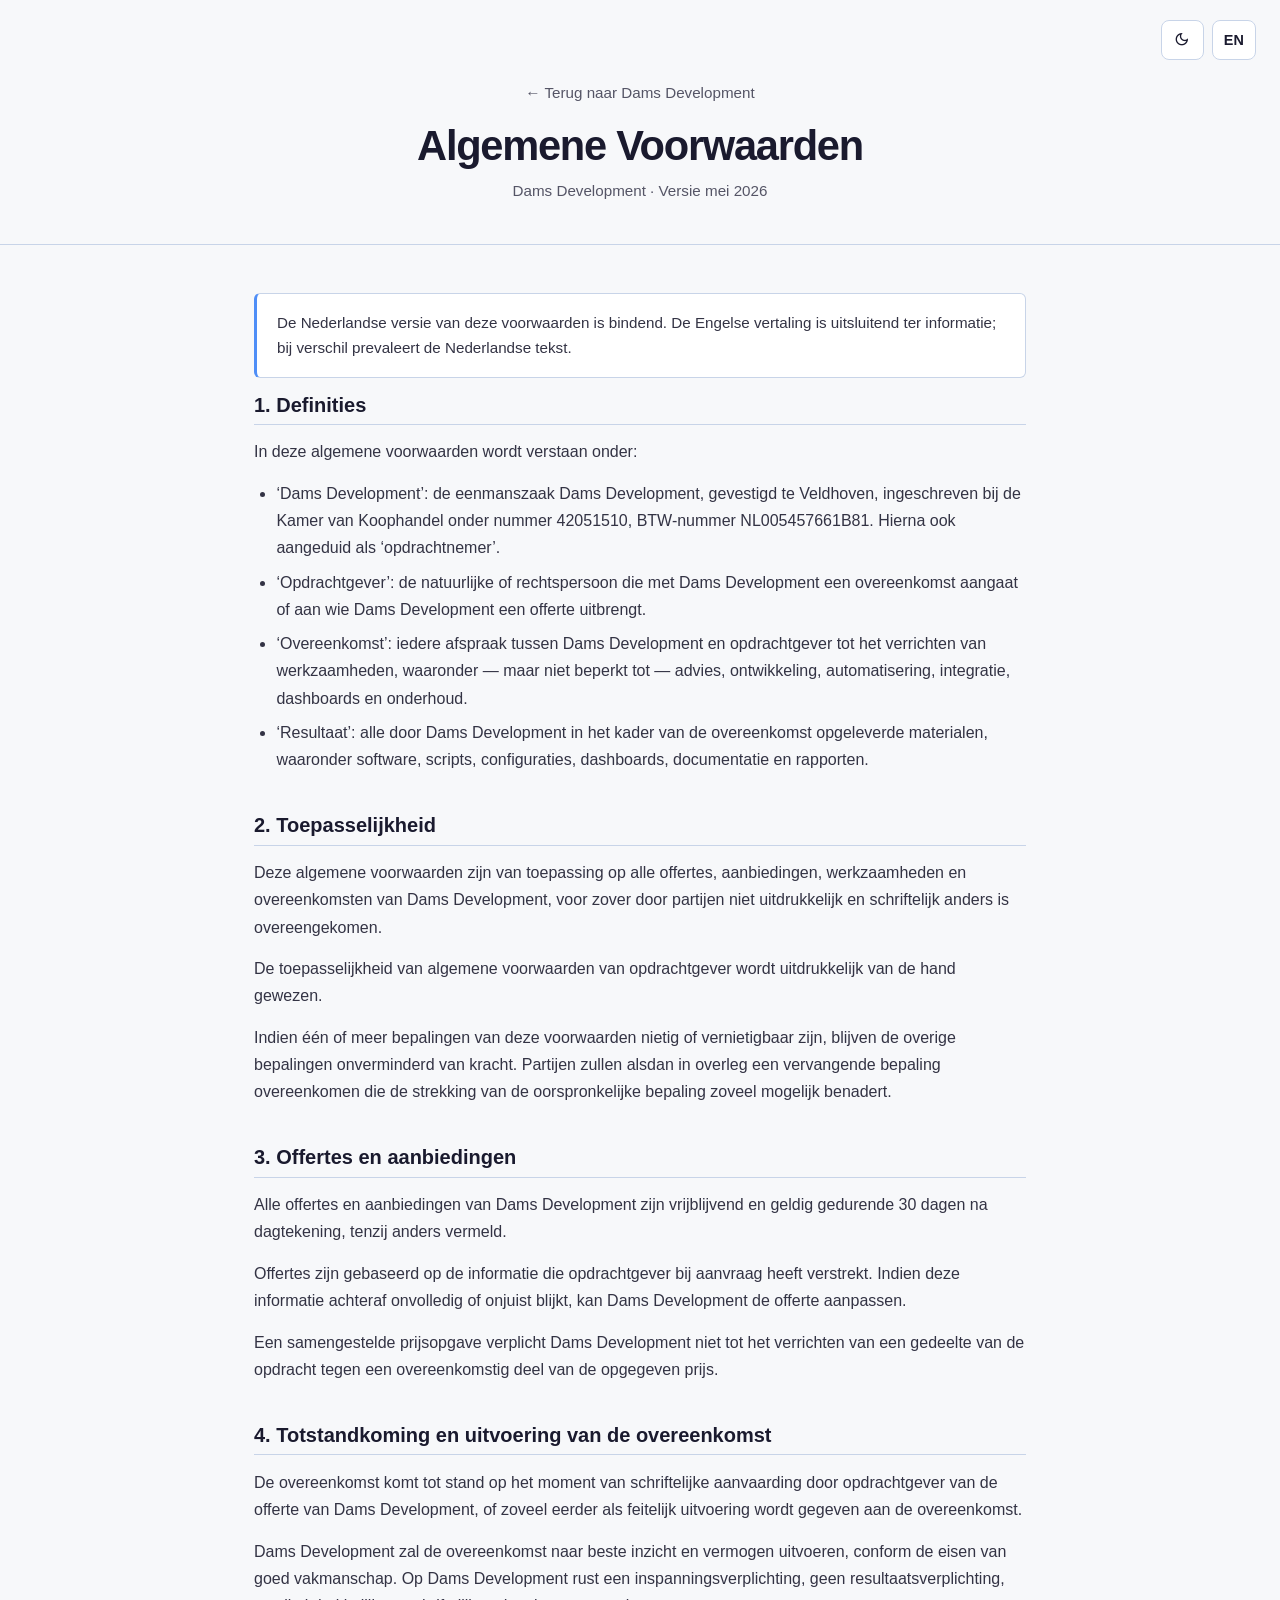
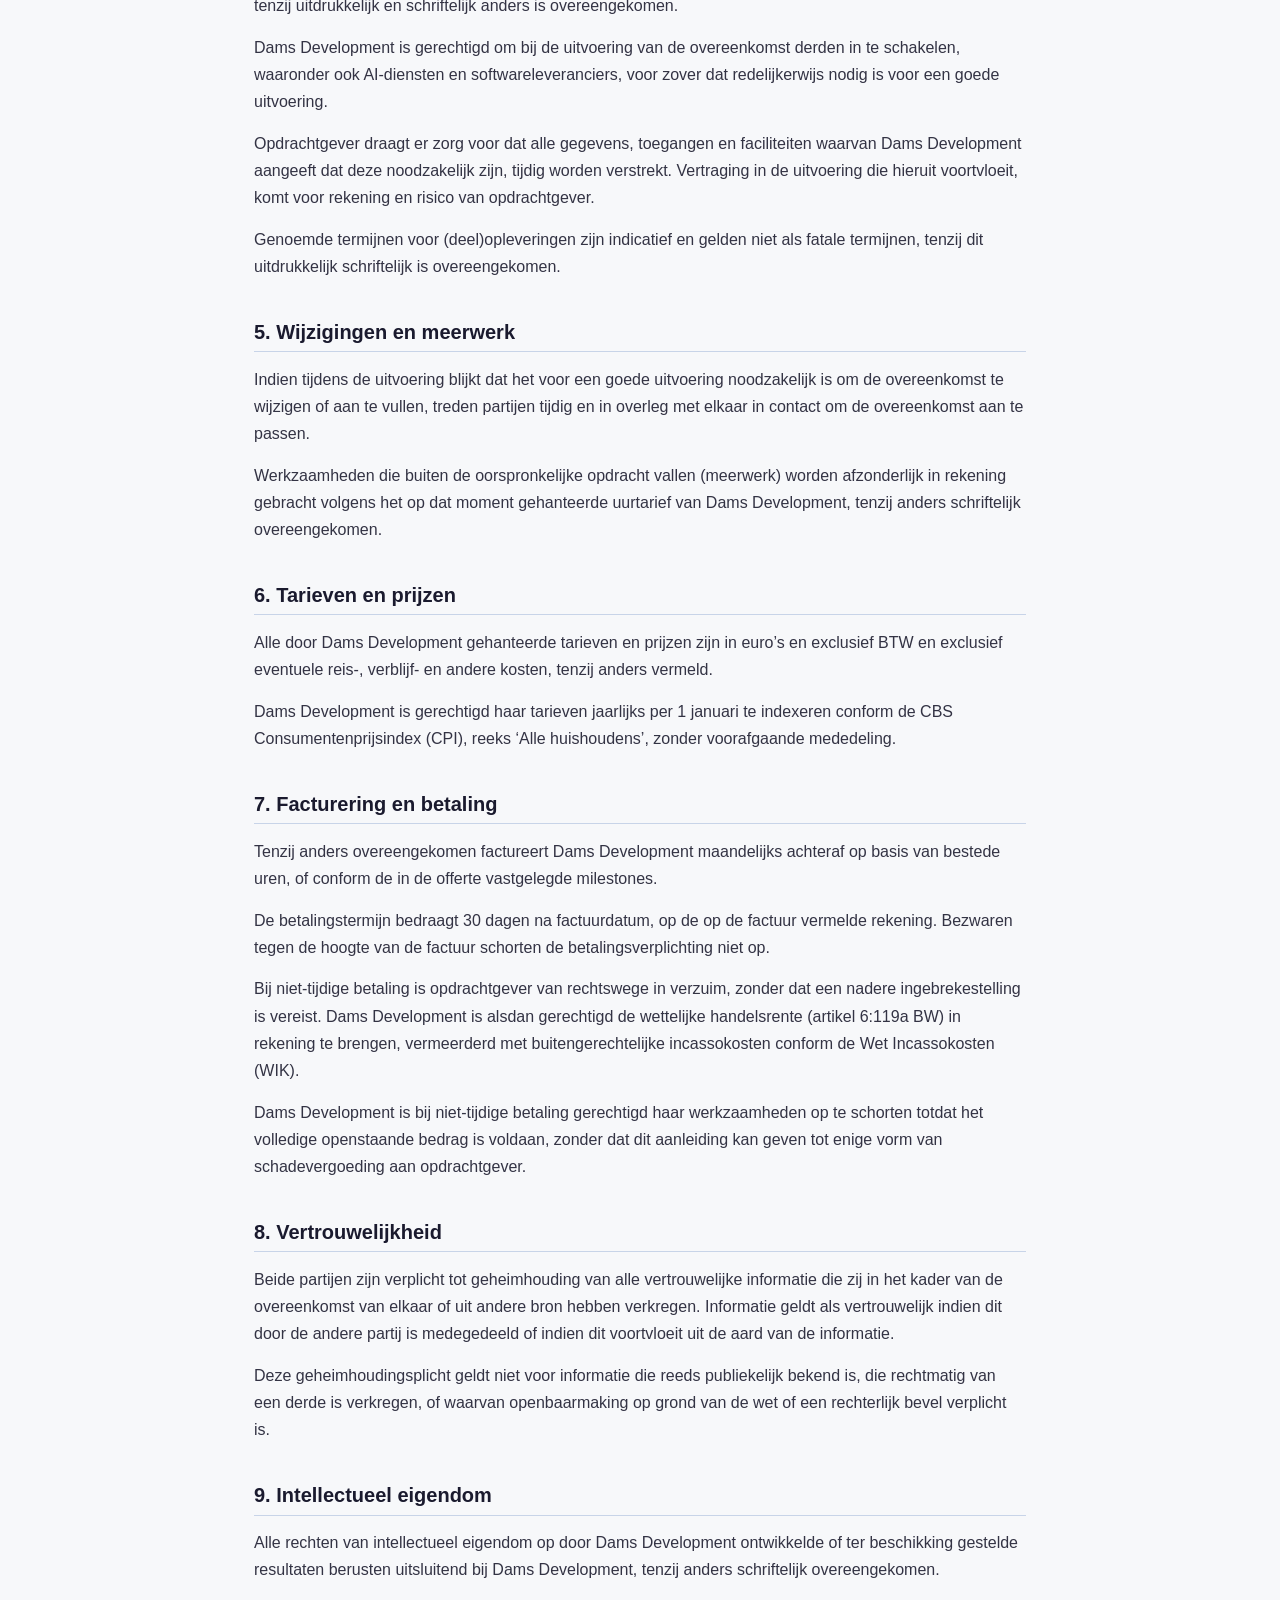
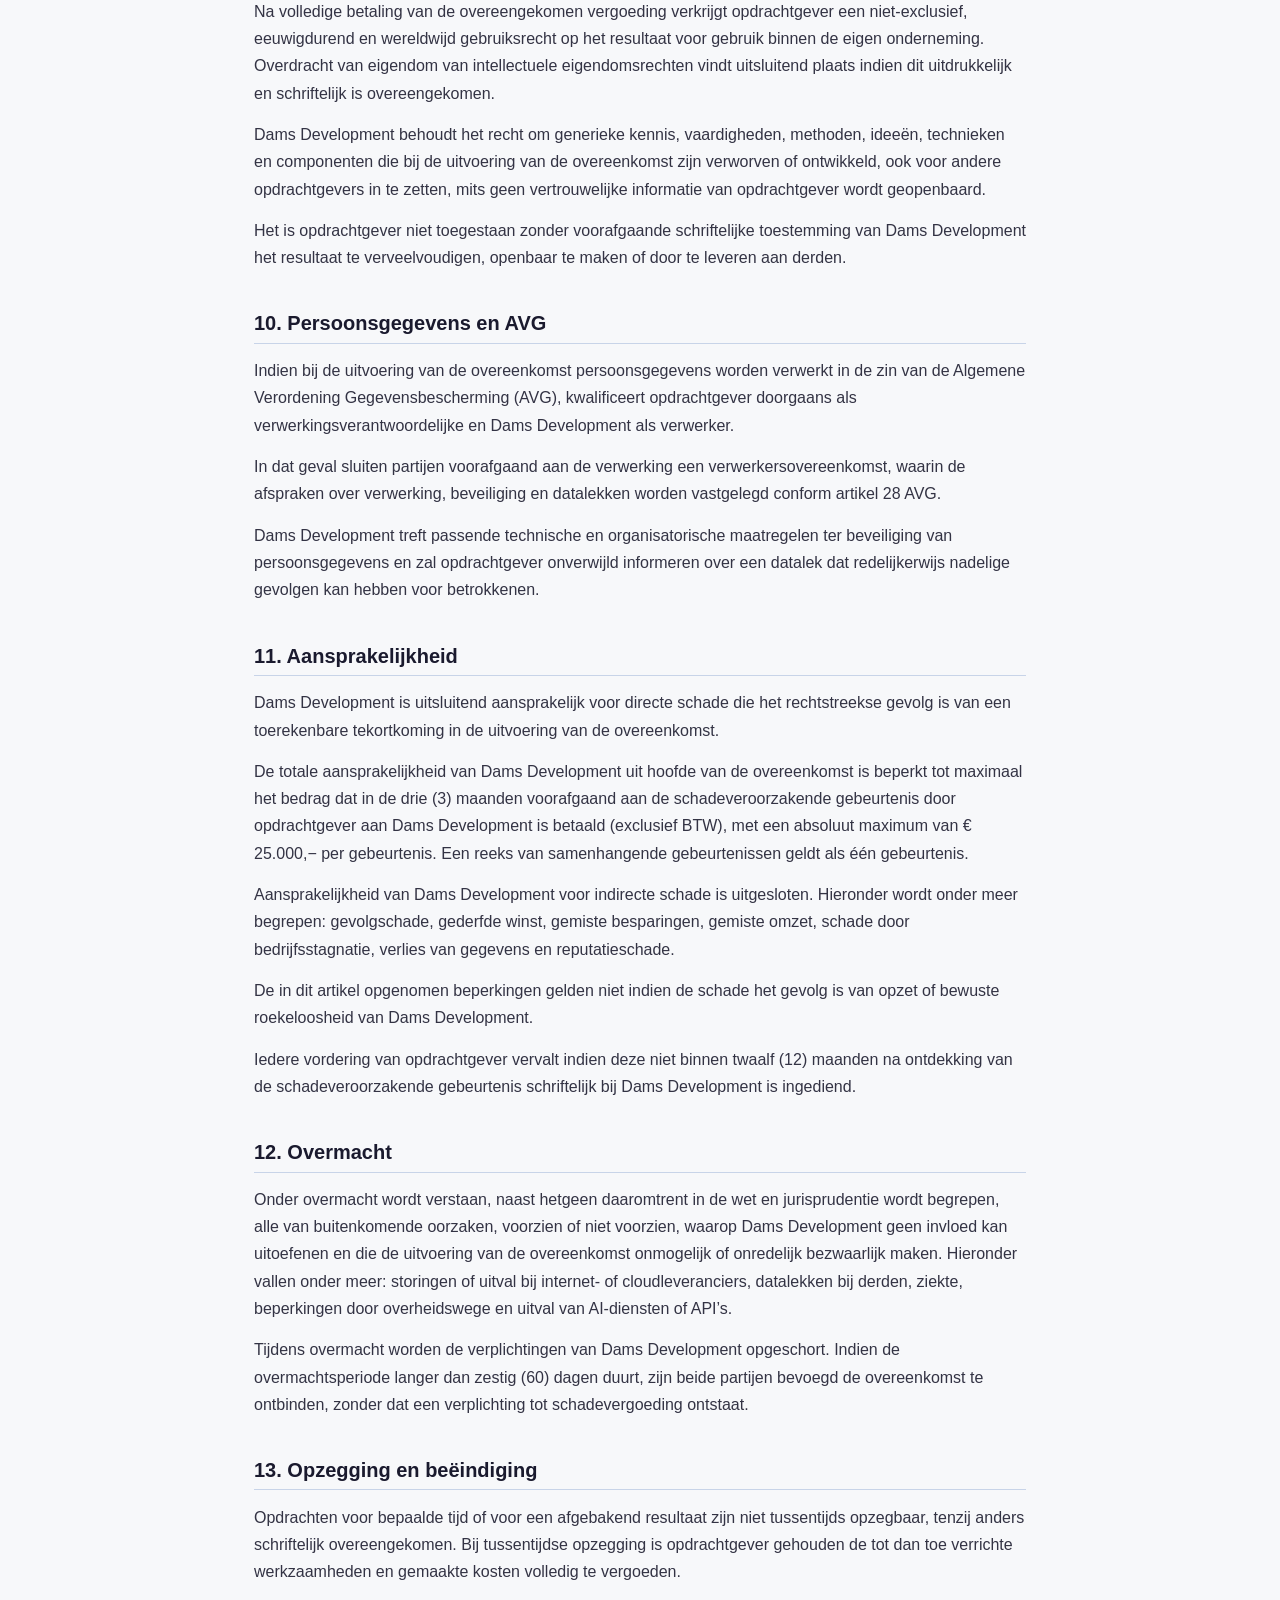
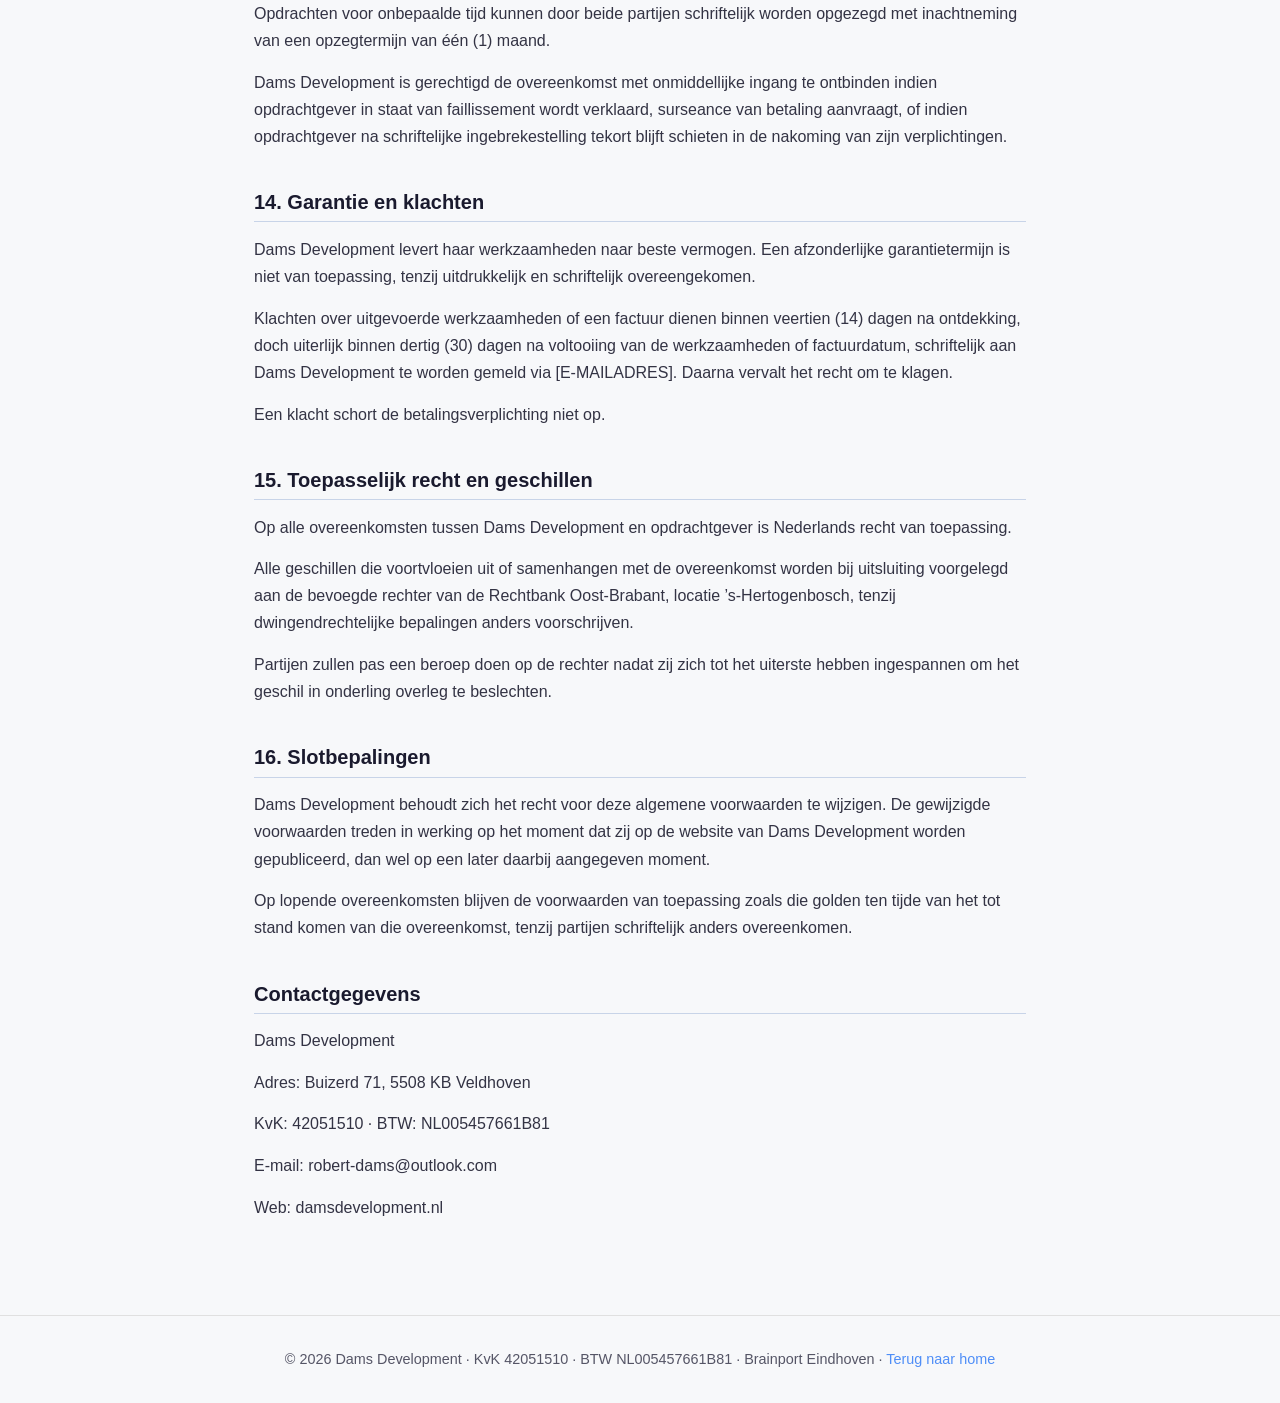
==== commit 03edbb44: "Major landing redesign + business info - Hero: one-line wordmark dominant, smaller slogan, dual CTAs" ====
--- a/algemene-voorwaarden.html
+++ b/algemene-voorwaarden.html
@@ -145,8 +145,8 @@
         <p data-nl="In deze algemene voorwaarden wordt verstaan onder:"
            data-en="In these general terms and conditions, the following definitions apply:"></p>
         <ul>
-            <li data-nl="&lsquo;Dams Development&rsquo;: de eenmanszaak Dams Development, gevestigd te [VESTIGINGSPLAATS], ingeschreven bij de Kamer van Koophandel onder nummer 42051510, BTW-nummer [BTW-NUMMER]. Hierna ook aangeduid als &lsquo;opdrachtnemer&rsquo;."
-                data-en="&lsquo;Dams Development&rsquo;: the sole proprietorship Dams Development, established in [REGISTERED CITY], registered with the Dutch Chamber of Commerce under number 42051510, VAT number [VAT NUMBER]. Also referred to as the &lsquo;contractor&rsquo;."></li>
+            <li data-nl="&lsquo;Dams Development&rsquo;: de eenmanszaak Dams Development, gevestigd te Veldhoven, ingeschreven bij de Kamer van Koophandel onder nummer 42051510, BTW-nummer NL005457661B81. Hierna ook aangeduid als &lsquo;opdrachtnemer&rsquo;."
+                data-en="&lsquo;Dams Development&rsquo;: the sole proprietorship Dams Development, established in Veldhoven, registered with the Dutch Chamber of Commerce under number 42051510, VAT number NL005457661B81. Also referred to as the &lsquo;contractor&rsquo;."></li>
             <li data-nl="&lsquo;Opdrachtgever&rsquo;: de natuurlijke of rechtspersoon die met Dams Development een overeenkomst aangaat of aan wie Dams Development een offerte uitbrengt."
                 data-en="&lsquo;Client&rsquo;: the natural or legal person entering into an agreement with Dams Development or to whom Dams Development issues a quotation."></li>
             <li data-nl="&lsquo;Overeenkomst&rsquo;: iedere afspraak tussen Dams Development en opdrachtgever tot het verrichten van werkzaamheden, waaronder &mdash; maar niet beperkt tot &mdash; advies, ontwikkeling, automatisering, integratie, dashboards en onderhoud."
@@ -280,19 +280,19 @@
         <h2 data-nl="Contactgegevens" data-en="Contact details"></h2>
         <p data-nl="Dams Development"
            data-en="Dams Development"></p>
-        <p data-nl="Adres: [ADRES, POSTCODE PLAATS]"
-           data-en="Address: [STREET, POSTCODE CITY]"></p>
-        <p data-nl="KvK: 42051510 &middot; BTW: [BTW-NUMMER]"
-           data-en="Chamber of Commerce: 42051510 &middot; VAT: [VAT NUMBER]"></p>
-        <p data-nl="E-mail: [E-MAILADRES]"
-           data-en="Email: [EMAIL ADDRESS]"></p>
+        <p data-nl="Adres: Buizerd 71, 5508 KB Veldhoven"
+           data-en="Address: Buizerd 71, 5508 KB Veldhoven"></p>
+        <p data-nl="KvK: 42051510 &middot; BTW: NL005457661B81"
+           data-en="Chamber of Commerce: 42051510 &middot; VAT: NL005457661B81"></p>
+        <p data-nl="E-mail: robert-dams@outlook.com"
+           data-en="Email: robert-dams@outlook.com"></p>
         <p data-nl="Web: damsdevelopment.nl"
            data-en="Web: damsdevelopment.nl"></p>
 
     </main>
 
     <footer class="legal-footer">
-        <p>&copy; 2026 Dams Development &middot; KvK 42051510 &middot; Brainport Eindhoven &middot; <a href="index.html" data-nl="Terug naar home" data-en="Back to home"></a></p>
+        <p>&copy; 2026 Dams Development &middot; KvK 42051510 &middot; BTW NL005457661B81 &middot; Brainport Eindhoven &middot; <a href="index.html" data-nl="Terug naar home" data-en="Back to home"></a></p>
     </footer>
 
     <script src="experience/lang.js"></script>
--- a/assets/style.css
+++ b/assets/style.css
@@ -753,60 +753,61 @@
 }
 
 .results-grid {
+    display: grid;
+    grid-template-columns: repeat(3, 1fr);
+    gap: 2.5rem;
+}
+
+.result-item {
     display: flex;
     flex-direction: column;
-    gap: 2rem;
-    max-width: 700px;
-}
-
-.result-item {
-    display: flex;
-    flex-direction: column;
+    align-items: flex-start;
     gap: 0.5rem;
 }
 
-.result-label-row {
-    display: flex;
-    justify-content: space-between;
-    align-items: baseline;
-    gap: 1rem;
-}
-
-.result-label {
-    font-size: 0.95rem;
-    font-weight: 600;
-    color: var(--text);
-}
-
 .result-value {
-    font-size: 1.4rem;
+    font-size: 3rem;
     font-weight: 800;
     color: var(--accent);
+    letter-spacing: -0.025em;
+    line-height: 1;
     white-space: nowrap;
+    margin-bottom: 0.25rem;
 }
 
 .result-bar-track {
-    height: 8px;
+    width: 100%;
+    max-width: 140px;
+    height: 3px;
     background: var(--border);
-    border-radius: 4px;
+    border-radius: 2px;
     overflow: hidden;
+    margin-bottom: 0.5rem;
 }
 
 .result-bar {
     height: 100%;
     background: linear-gradient(to right, var(--accent), rgba(var(--accent-rgb), 0.5));
-    border-radius: 4px;
+    border-radius: 2px;
     width: 0;
     transition: width 1.3s cubic-bezier(0.4, 0, 0.2, 1);
 }
 
 .result-bar.animated {
     width: var(--target-pct);
+}
+
+.result-label {
+    font-size: 1rem;
+    font-weight: 600;
+    color: var(--text);
+    line-height: 1.4;
 }
 
 .result-source {
     font-size: 0.78rem;
     color: var(--text-dim);
+    margin-top: auto;
 }
 
 
@@ -1259,18 +1260,93 @@
    15. FOOTER
    ============================================ */
 .footer {
-    text-align: center;
-    padding: 2.5rem 1.5rem;
+    padding: 3rem 1.5rem 2rem;
     border-top: 1px solid var(--border-footer);
     font-size: 0.9rem;
     color: var(--text-dim);
+    max-width: 900px;
+    margin: 0 auto;
+}
+
+/* Structured two-zone layout (used by index footer).
+   Old single-line footers without .footer-grid still center
+   their content via the base .footer rules + .footer-links. */
+.footer-grid {
+    display: flex;
+    justify-content: space-between;
+    align-items: flex-start;
+    gap: 2rem;
+    margin-bottom: 1.75rem;
+    padding-bottom: 1.75rem;
+    border-bottom: 1px solid var(--border-footer);
+}
+
+.footer-brand {
+    display: flex;
+    flex-direction: column;
+    gap: 0.5rem;
+}
+
+.wordmark--footer {
+    font-size: 1.05rem;
+    color: var(--text);
+}
+
+.footer-tagline {
+    font-size: 0.82rem;
+    color: var(--text-dim);
+    letter-spacing: 0.02em;
+    margin: 0;
 }
 
 .footer-links {
     display: flex;
-    justify-content: center;
-    gap: 1.5rem;
-    margin-top: 0.75rem;
+    flex-direction: column;
+    align-items: flex-end;
+    gap: 0.55rem;
+}
+
+.footer-links a {
+    font-size: 0.88rem;
+    color: var(--text-muted);
+    text-decoration: none;
+    transition: color 0.2s;
+}
+
+.footer-links a:hover {
+    color: var(--accent);
+    text-decoration: none;
+}
+
+.footer-legal {
+    display: flex;
+    flex-direction: column;
+    gap: 0.25rem;
+}
+
+.footer-legal p {
+    margin: 0;
+    font-size: 0.78rem;
+    color: var(--text-dim);
+    letter-spacing: 0.02em;
+}
+
+/* Optical-center fix for the small footer wordmark — same nudge as the nav */
+.footer .wordmark-mark {
+    transform: translateY(8%);
+}
+
+@media (max-width: 768px) {
+    .footer-grid {
+        flex-direction: column;
+        gap: 1.5rem;
+    }
+    .footer-links {
+        flex-direction: row;
+        flex-wrap: wrap;
+        align-items: flex-start;
+        gap: 1.25rem;
+    }
 }
 
 /* ============================================
@@ -1283,6 +1359,13 @@
         border-radius: 10px;
     }
     .project-headline { font-size: 1.2rem; }
+
+    .results-grid {
+        grid-template-columns: 1fr;
+        gap: 2rem;
+    }
+    .result-value { font-size: 2.5rem; }
+    .result-bar-track { max-width: 120px; }
 
     .exp-card {
         transition: background-color 0.2s ease, box-shadow 0.2s ease;
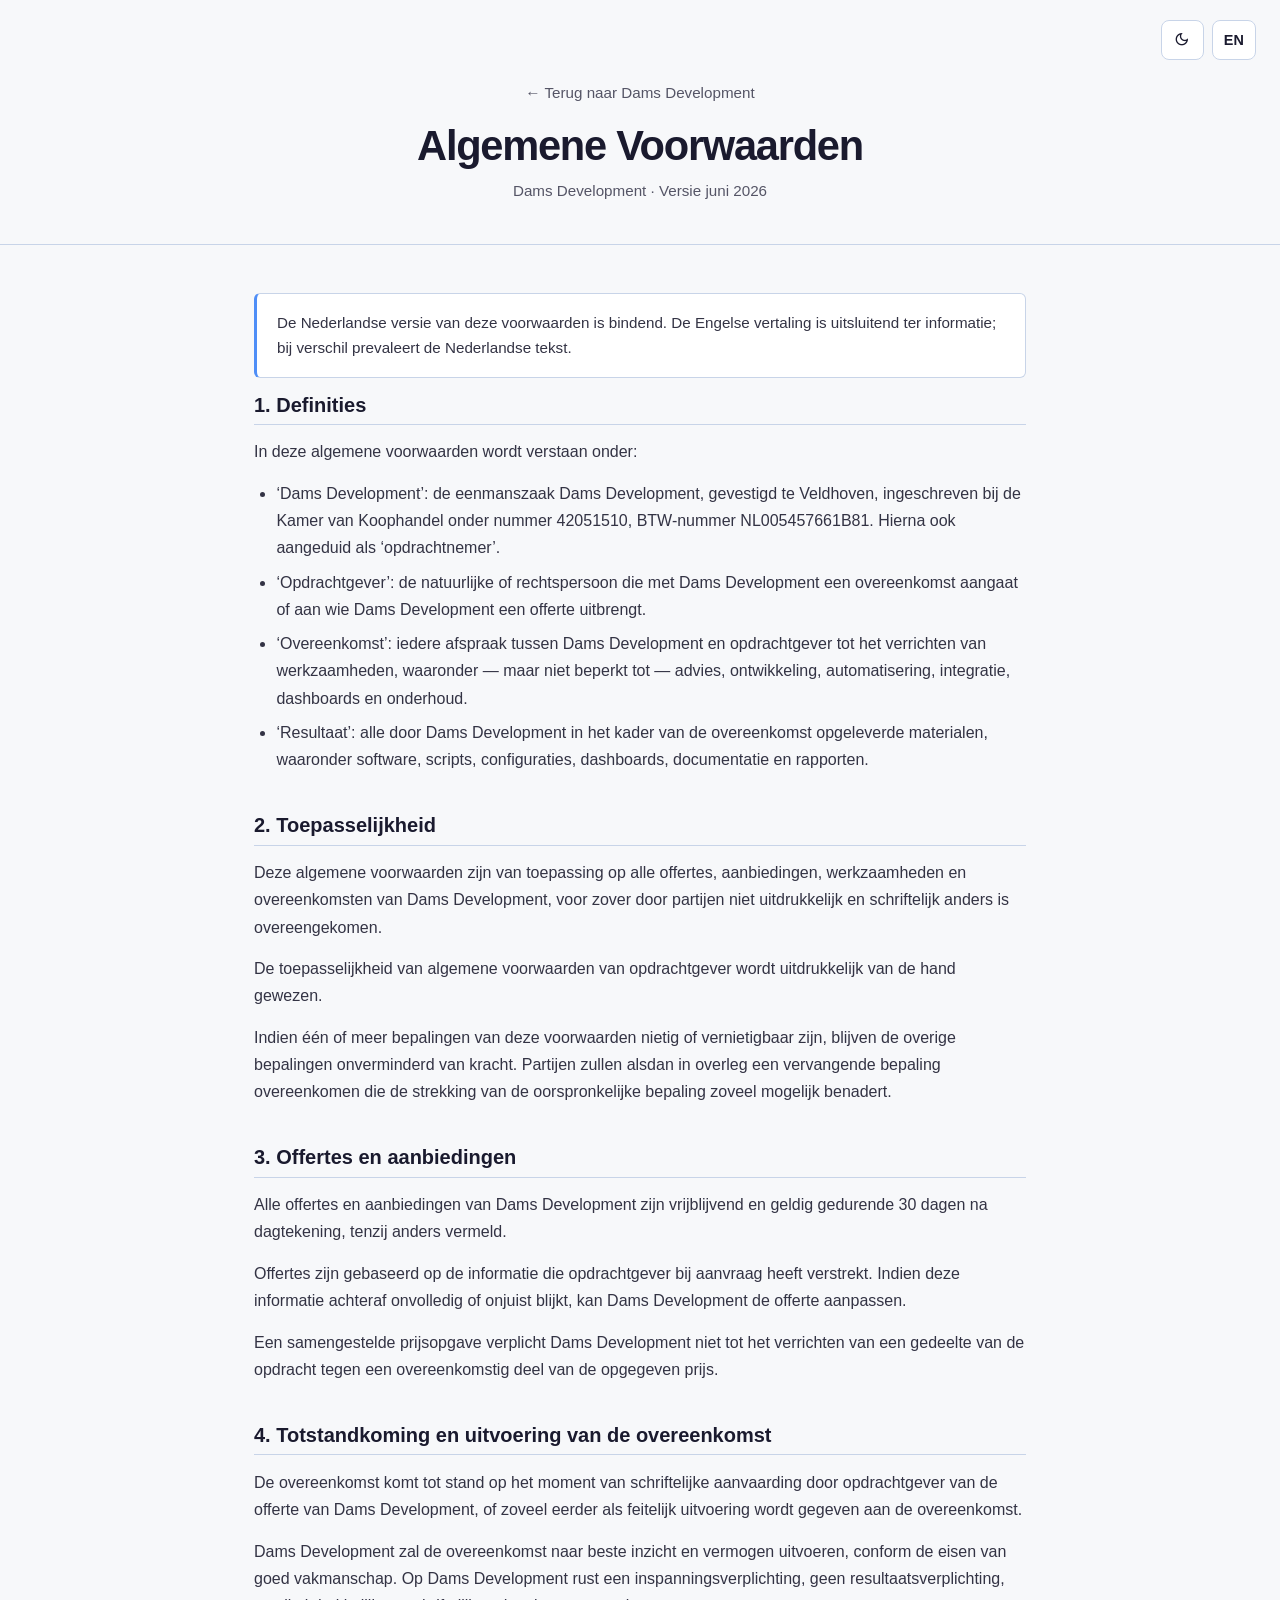
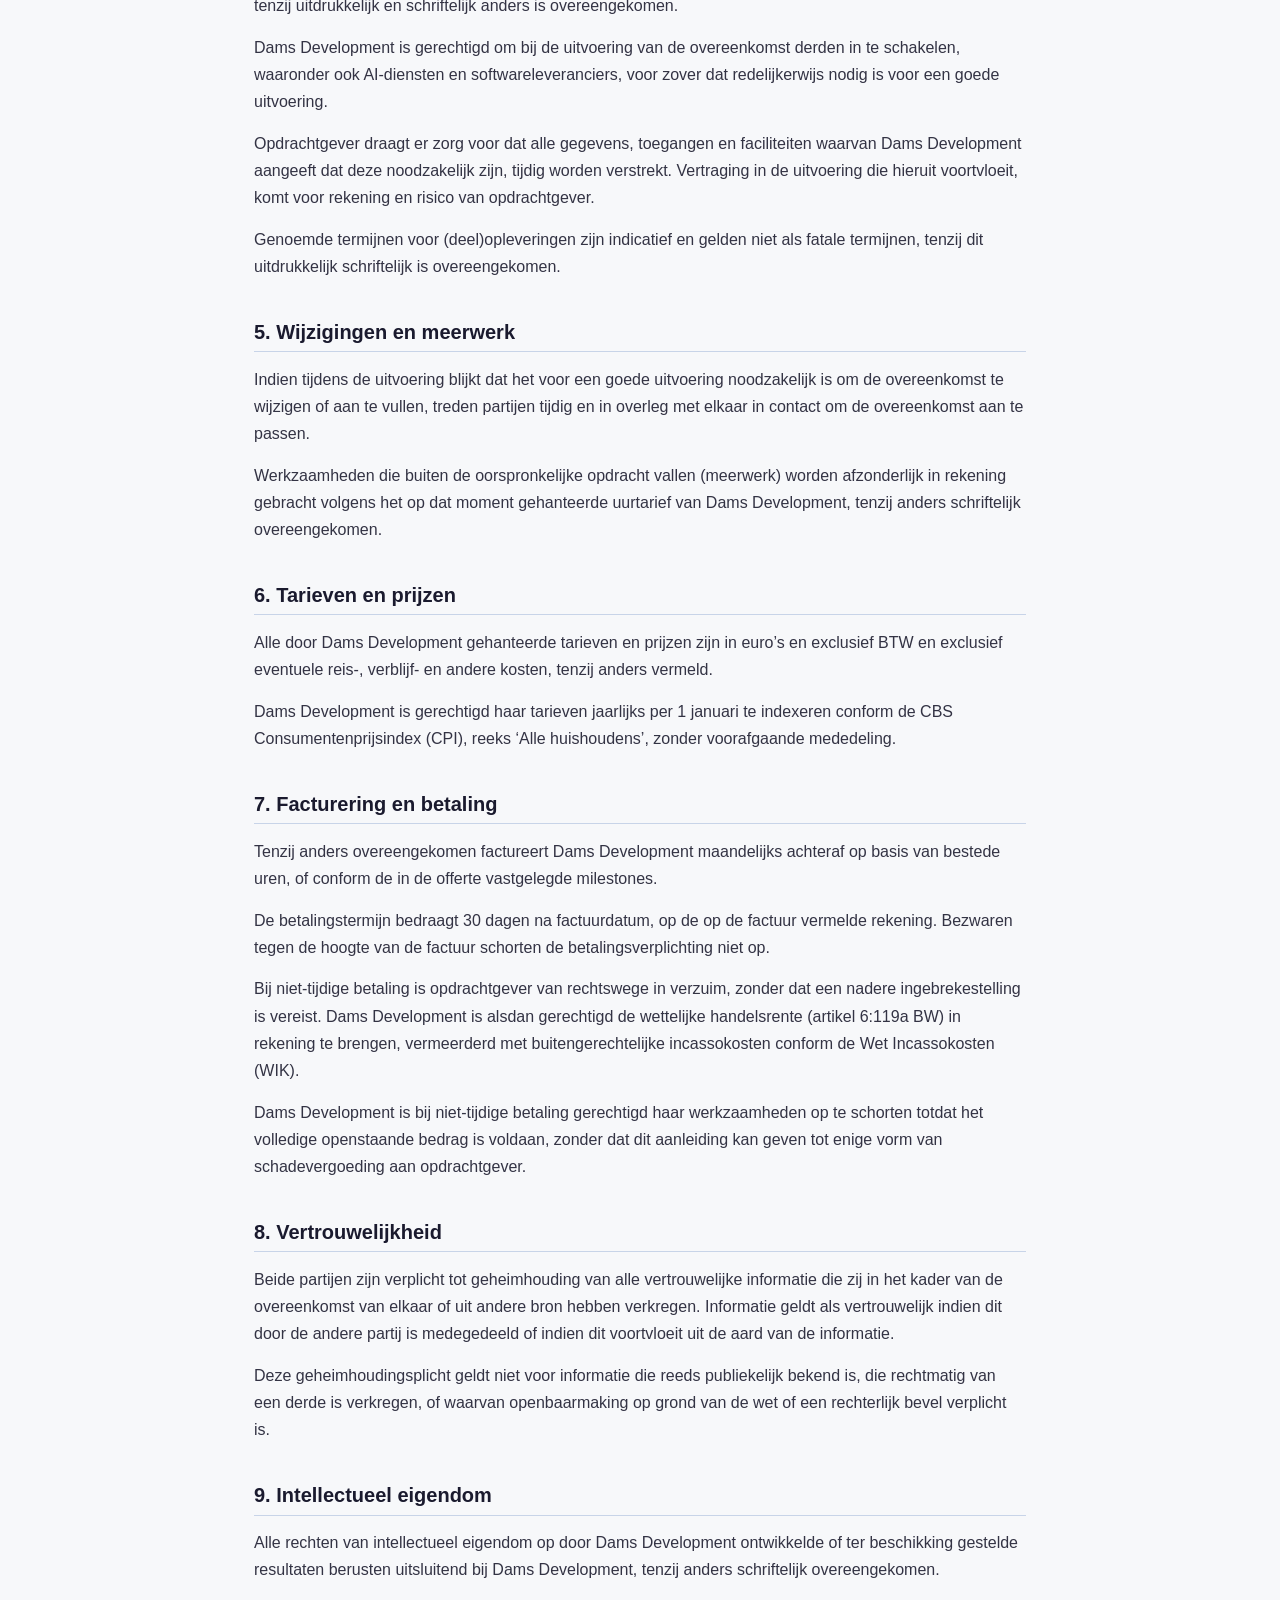
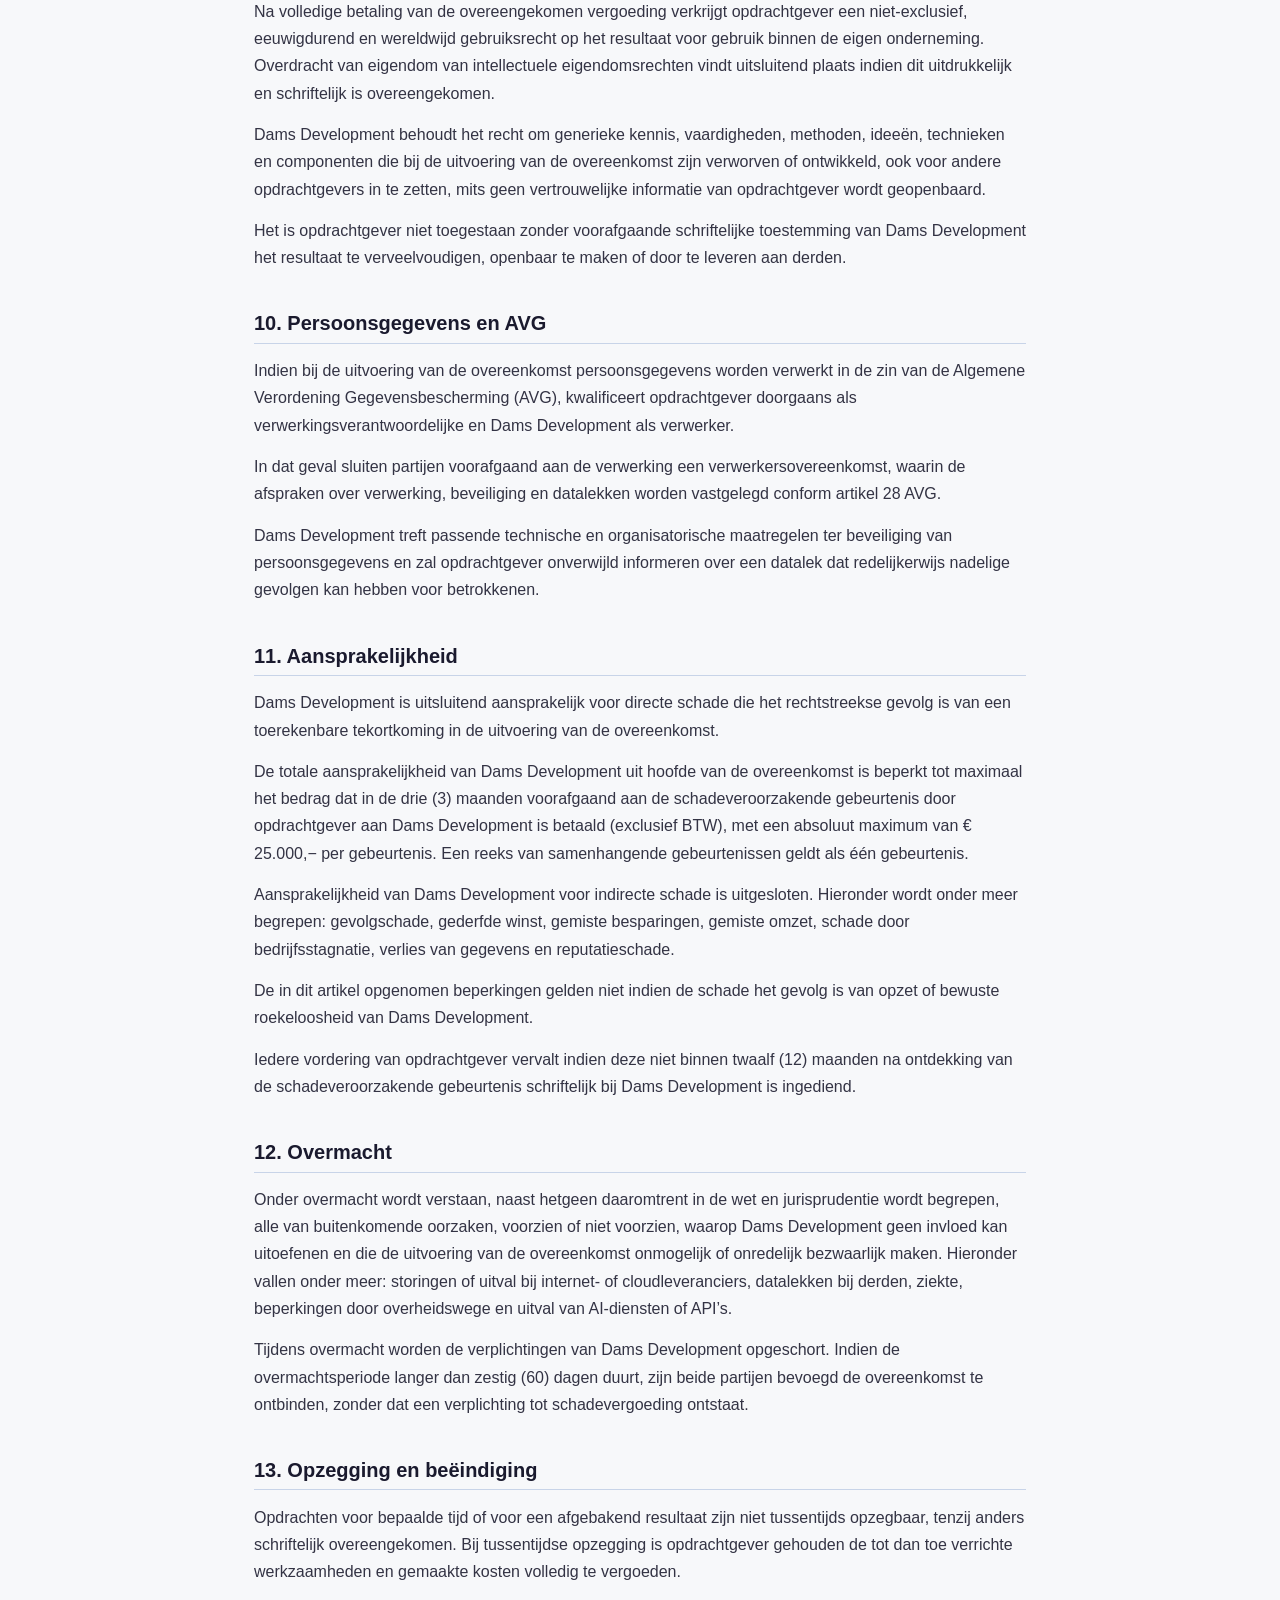
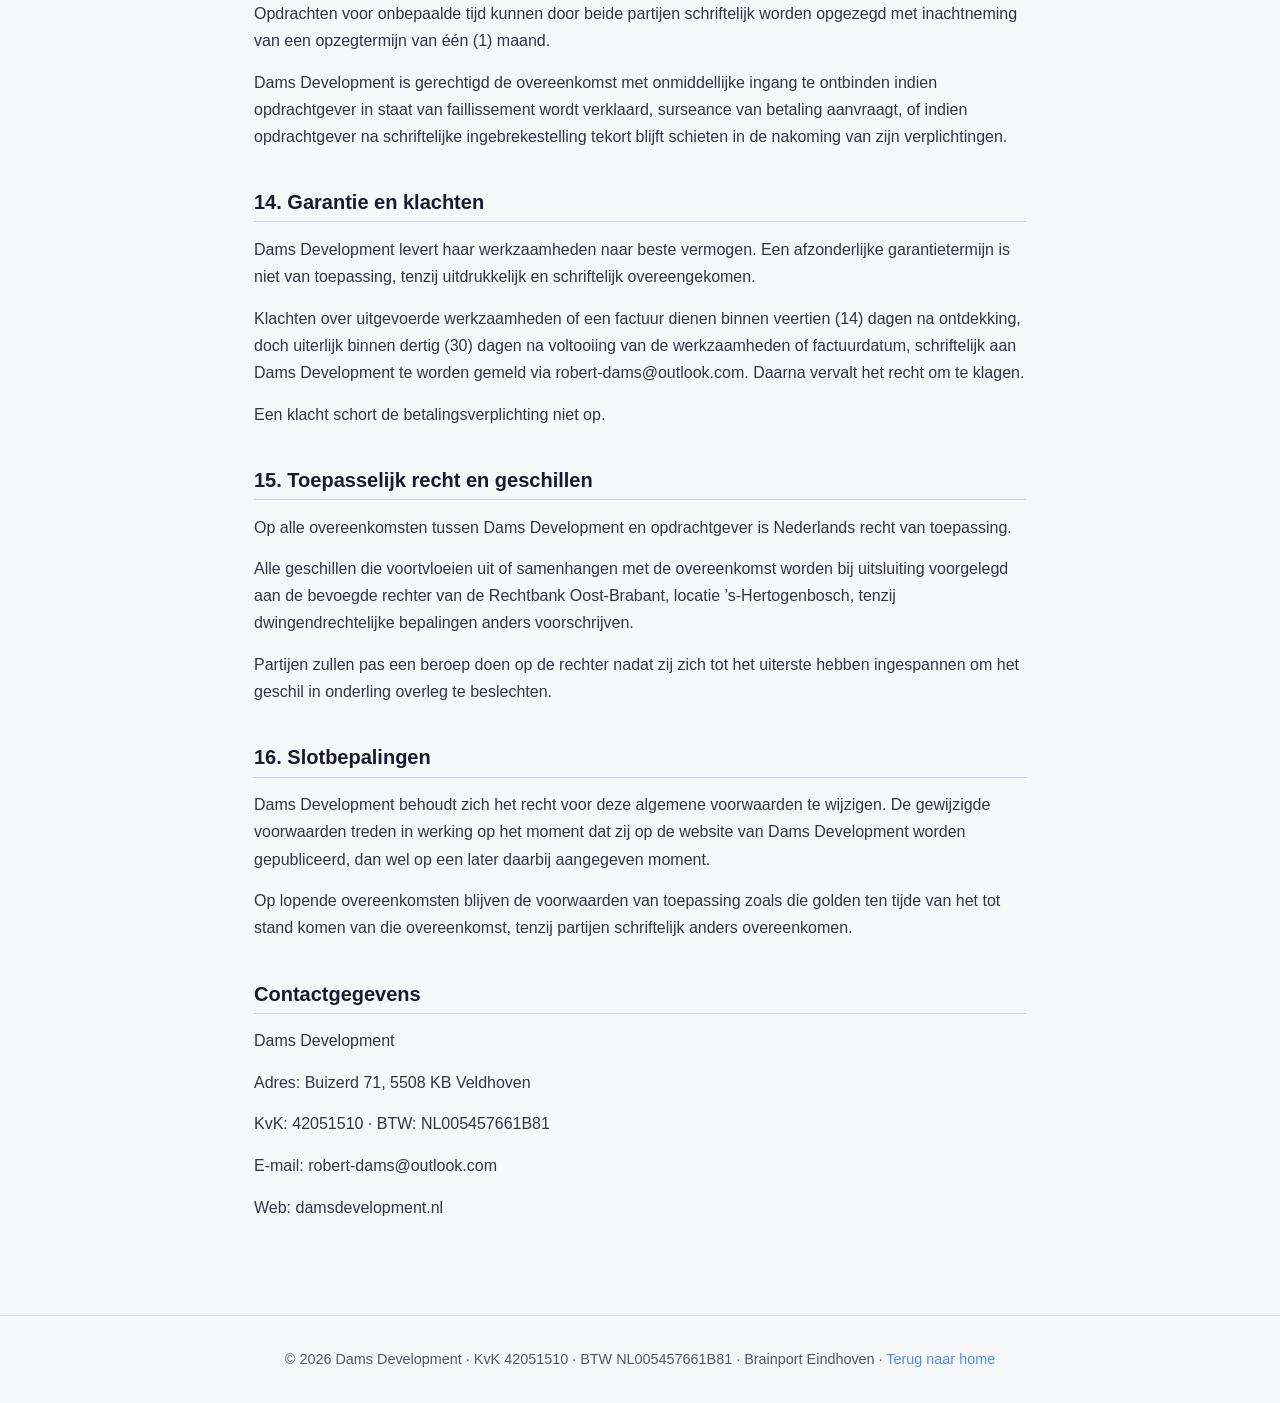
==== commit 7db8f0c2: "Fix mobile results grid overflow + fill terms email placeholder The results-grid single-column colla" ====
--- a/algemene-voorwaarden.html
+++ b/algemene-voorwaarden.html
@@ -131,8 +131,8 @@
         <a class="back-link" href="index.html" data-nl="← Terug naar Dams Development" data-en="← Back to Dams Development"></a>
         <h1 data-nl="Algemene Voorwaarden" data-en="General Terms and Conditions"></h1>
         <p class="legal-meta"
-           data-nl="Dams Development &middot; Versie mei 2026"
-           data-en="Dams Development &middot; Version May 2026"></p>
+           data-nl="Dams Development &middot; Versie juni 2026"
+           data-en="Dams Development &middot; Version June 2026"></p>
     </header>
 
     <main class="legal-content">
@@ -258,8 +258,8 @@
         <h2 data-nl="14. Garantie en klachten" data-en="14. Warranty and complaints"></h2>
         <p data-nl="Dams Development levert haar werkzaamheden naar beste vermogen. Een afzonderlijke garantietermijn is niet van toepassing, tenzij uitdrukkelijk en schriftelijk overeengekomen."
            data-en="Dams Development performs its services to the best of its ability. No separate warranty period applies unless expressly agreed in writing."></p>
-        <p data-nl="Klachten over uitgevoerde werkzaamheden of een factuur dienen binnen veertien (14) dagen na ontdekking, doch uiterlijk binnen dertig (30) dagen na voltooiing van de werkzaamheden of factuurdatum, schriftelijk aan Dams Development te worden gemeld via [E-MAILADRES]. Daarna vervalt het recht om te klagen."
-           data-en="Complaints regarding work performed or an invoice must be reported in writing to Dams Development at [EMAIL ADDRESS] within fourteen (14) days of discovery, and no later than thirty (30) days after completion of the work or after the invoice date. After that period the right to complain lapses."></p>
+        <p data-nl="Klachten over uitgevoerde werkzaamheden of een factuur dienen binnen veertien (14) dagen na ontdekking, doch uiterlijk binnen dertig (30) dagen na voltooiing van de werkzaamheden of factuurdatum, schriftelijk aan Dams Development te worden gemeld via robert-dams@outlook.com. Daarna vervalt het recht om te klagen."
+           data-en="Complaints regarding work performed or an invoice must be reported in writing to Dams Development at robert-dams@outlook.com within fourteen (14) days of discovery, and no later than thirty (30) days after completion of the work or after the invoice date. After that period the right to complain lapses."></p>
         <p data-nl="Een klacht schort de betalingsverplichting niet op."
            data-en="A complaint does not suspend the obligation to pay."></p>
 
--- a/assets/style.css
+++ b/assets/style.css
@@ -1353,6 +1353,31 @@
    16. REDUCED MOTION
    ============================================ */
 @media (prefers-reduced-motion: reduce) {
+    .exp-card {
+        transition: background-color 0.2s ease, box-shadow 0.2s ease;
+    }
+
+    .service-card:hover,
+    .exp-card:hover {
+        transform: none;
+    }
+}
+
+/* ============================================
+   17. RESPONSIVE
+   ============================================ */
+@media (max-width: 900px) {
+    .bg-alt {
+        padding: 5rem 1.5rem;
+    }
+
+    .wordmark--display { font-size: 3.25rem; }
+}
+
+@media (max-width: 768px) {
+    h1 { font-size: 2.25rem; }
+    h2 { font-size: 1.4rem; }
+
     .service-card,
     .project-card {
         padding: 1.5rem 1.25rem;
@@ -1366,31 +1391,6 @@
     }
     .result-value { font-size: 2.5rem; }
     .result-bar-track { max-width: 120px; }
-
-    .exp-card {
-        transition: background-color 0.2s ease, box-shadow 0.2s ease;
-    }
-
-    .service-card:hover,
-    .exp-card:hover {
-        transform: none;
-    }
-}
-
-/* ============================================
-   17. RESPONSIVE
-   ============================================ */
-@media (max-width: 900px) {
-    .bg-alt {
-        padding: 5rem 1.5rem;
-    }
-
-    .wordmark--display { font-size: 3.25rem; }
-}
-
-@media (max-width: 768px) {
-    h1 { font-size: 2.25rem; }
-    h2 { font-size: 1.4rem; }
 
     .wordmark--display { font-size: 2rem; }
     .hero h1 { font-size: 1.4rem; }
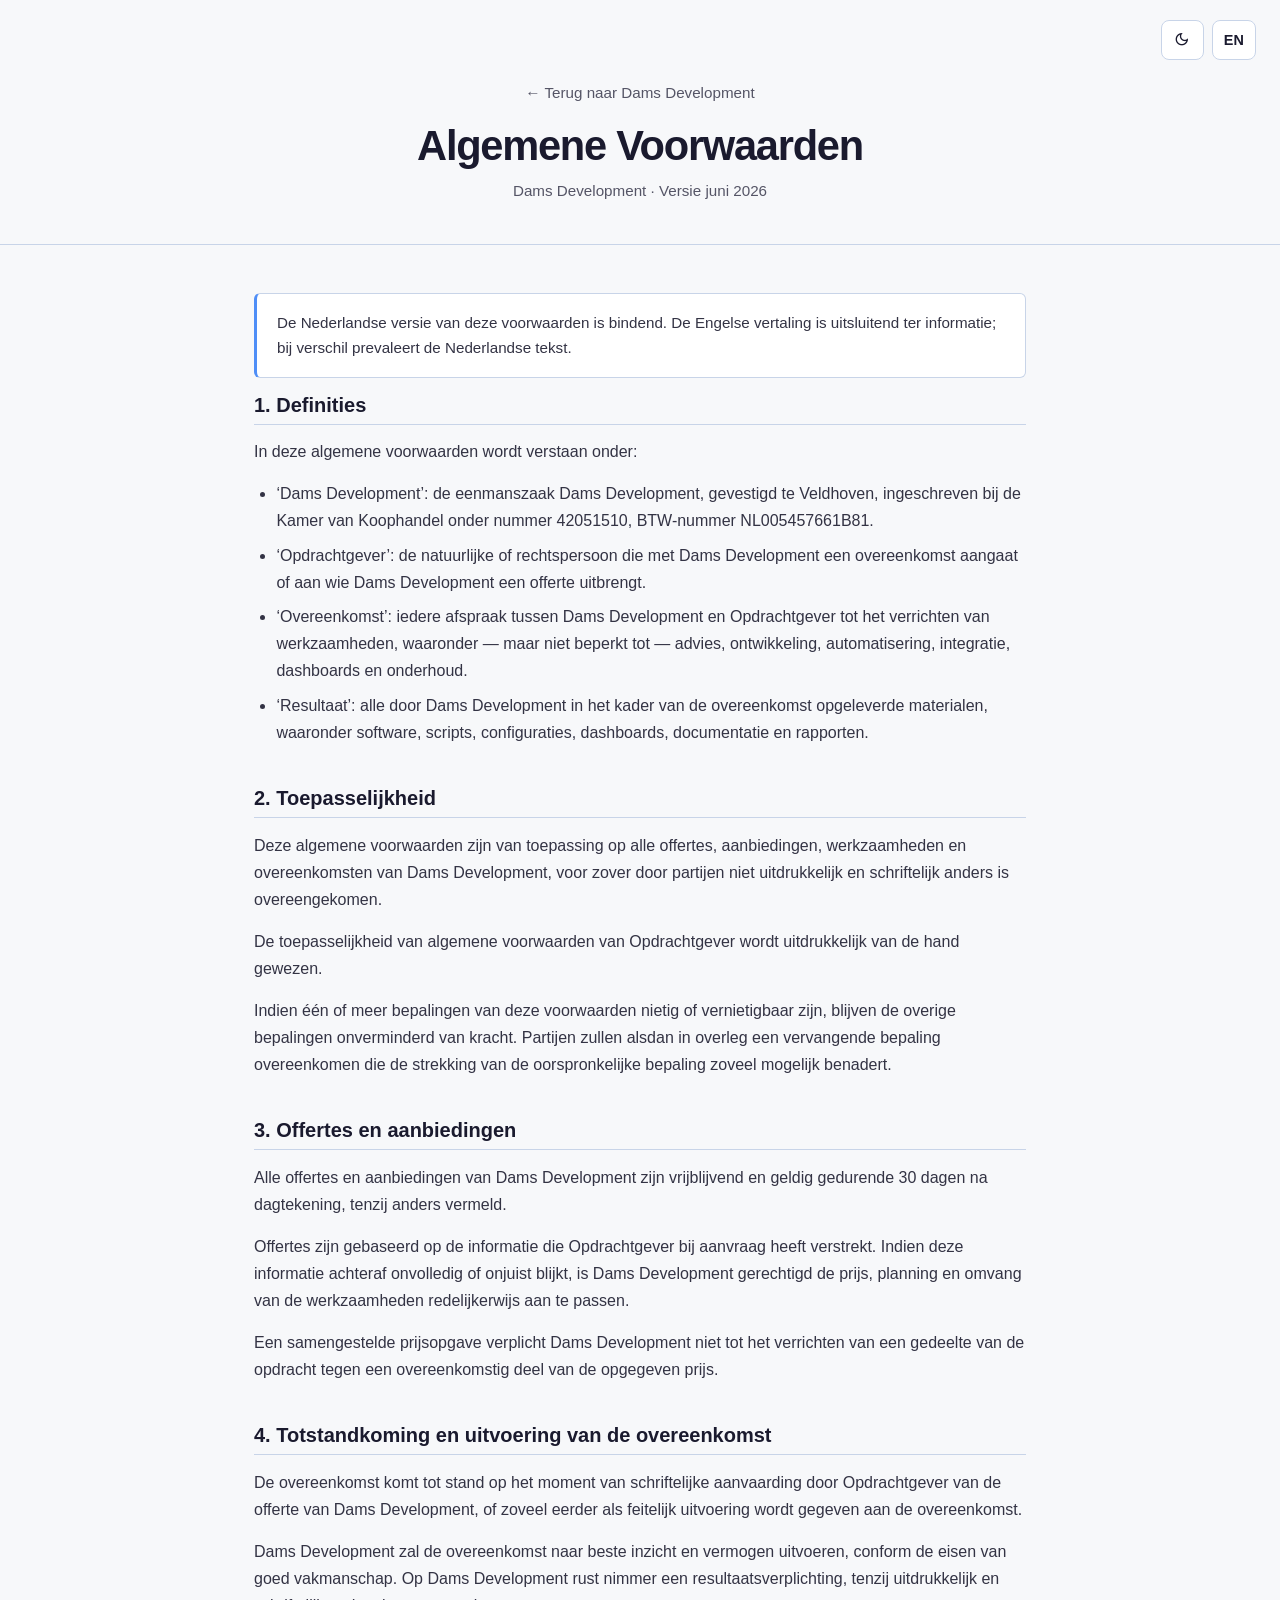
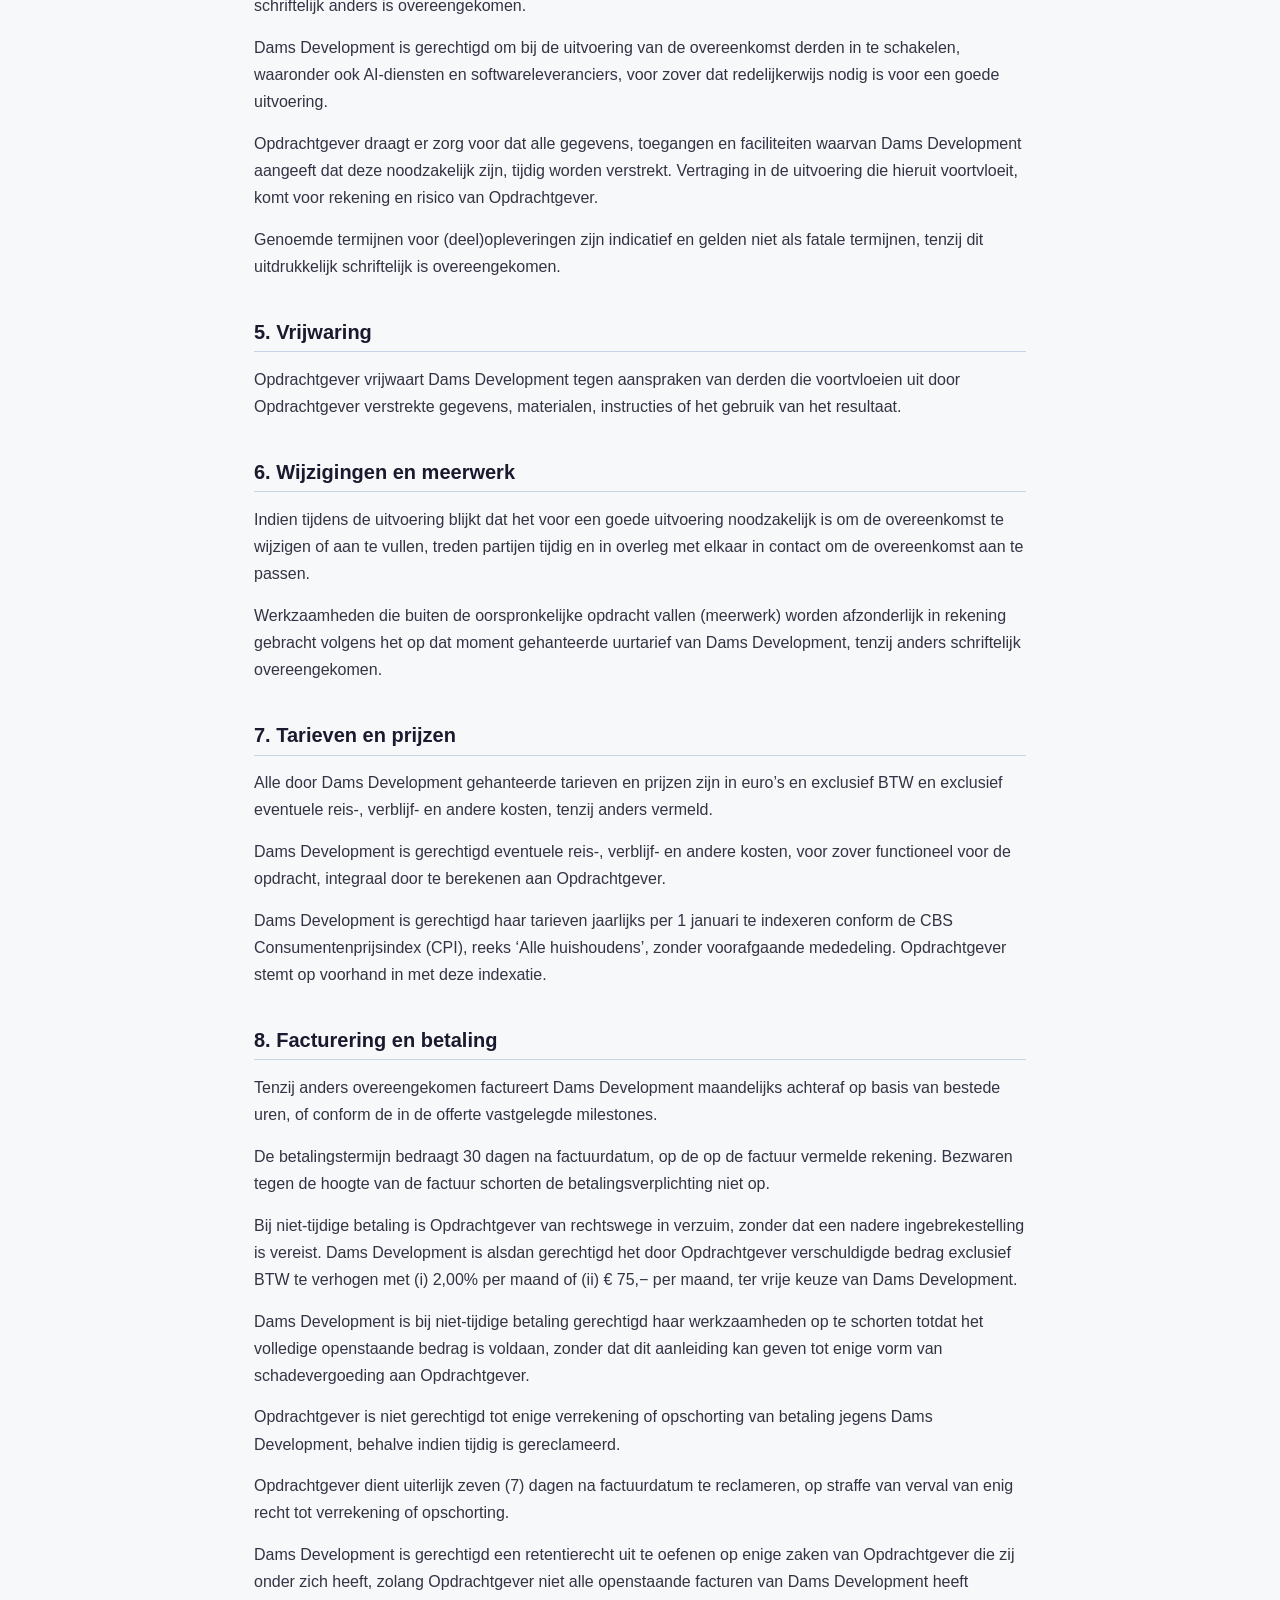
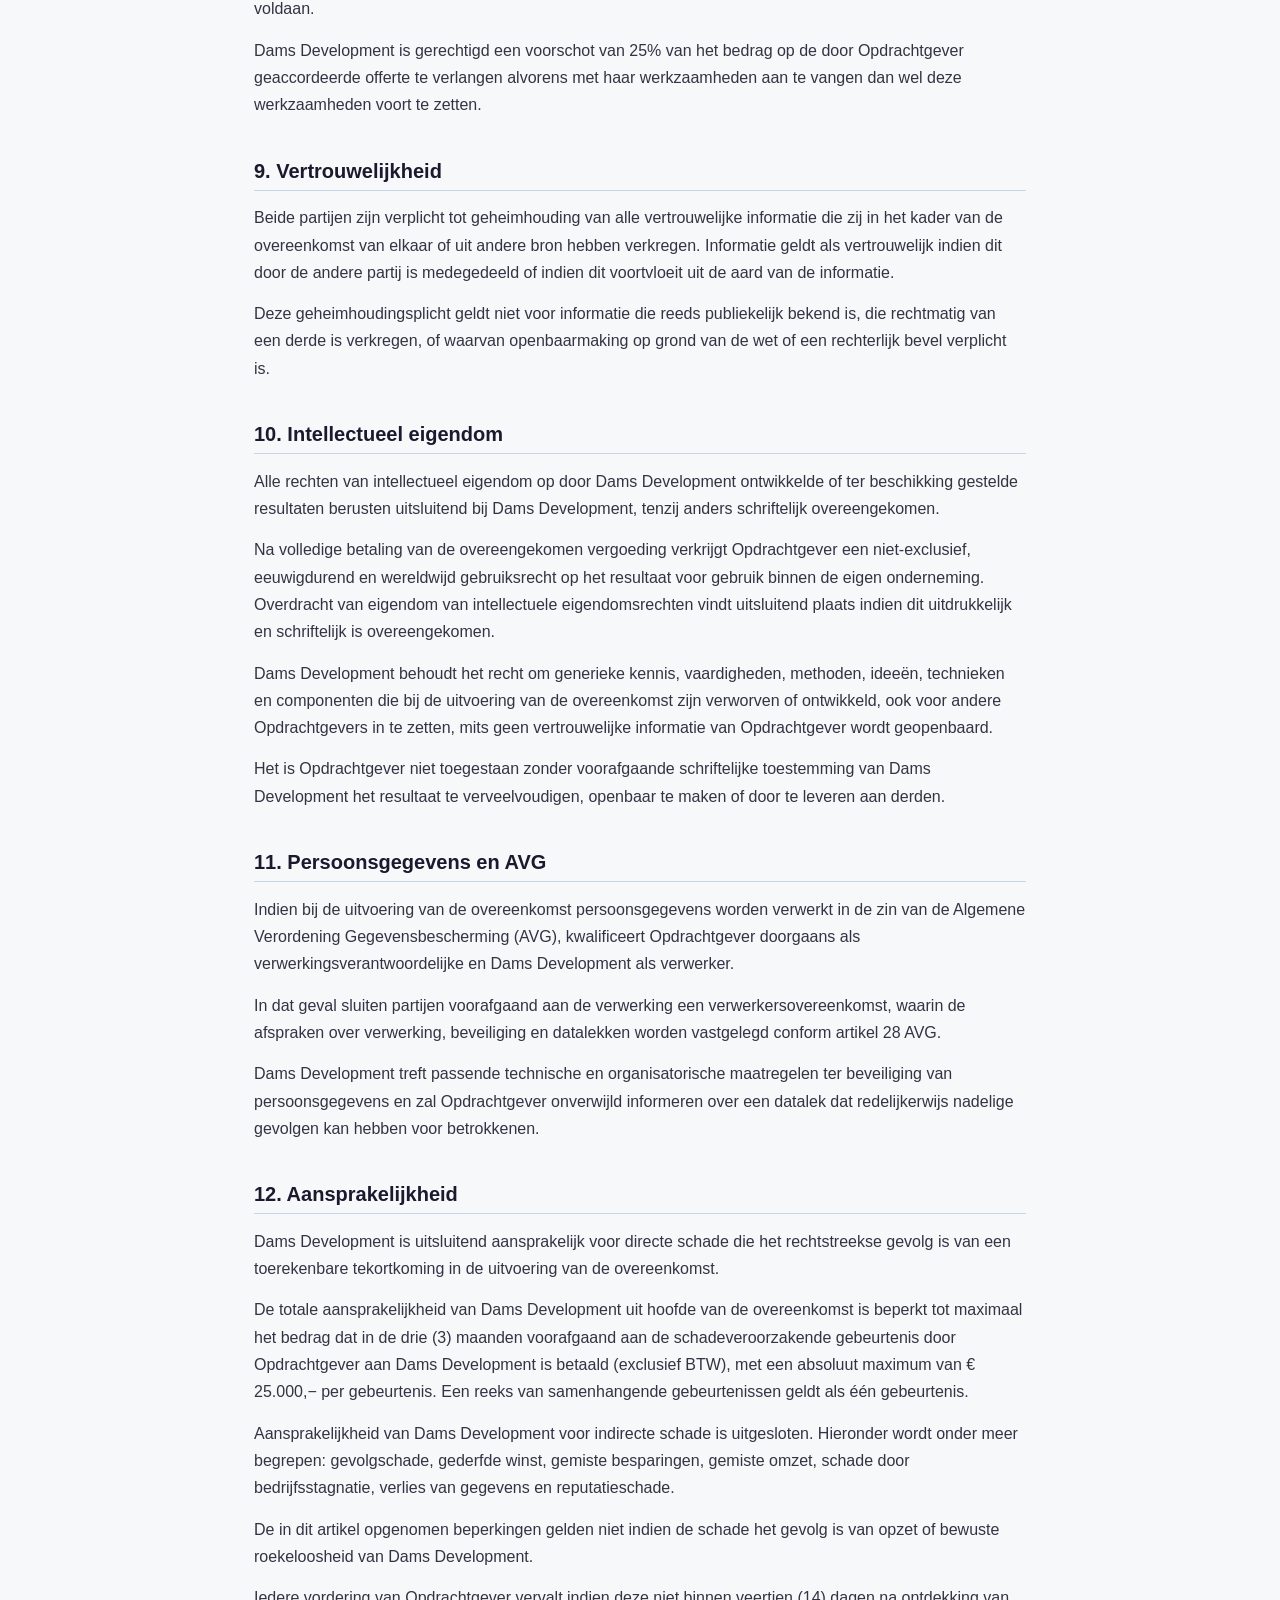
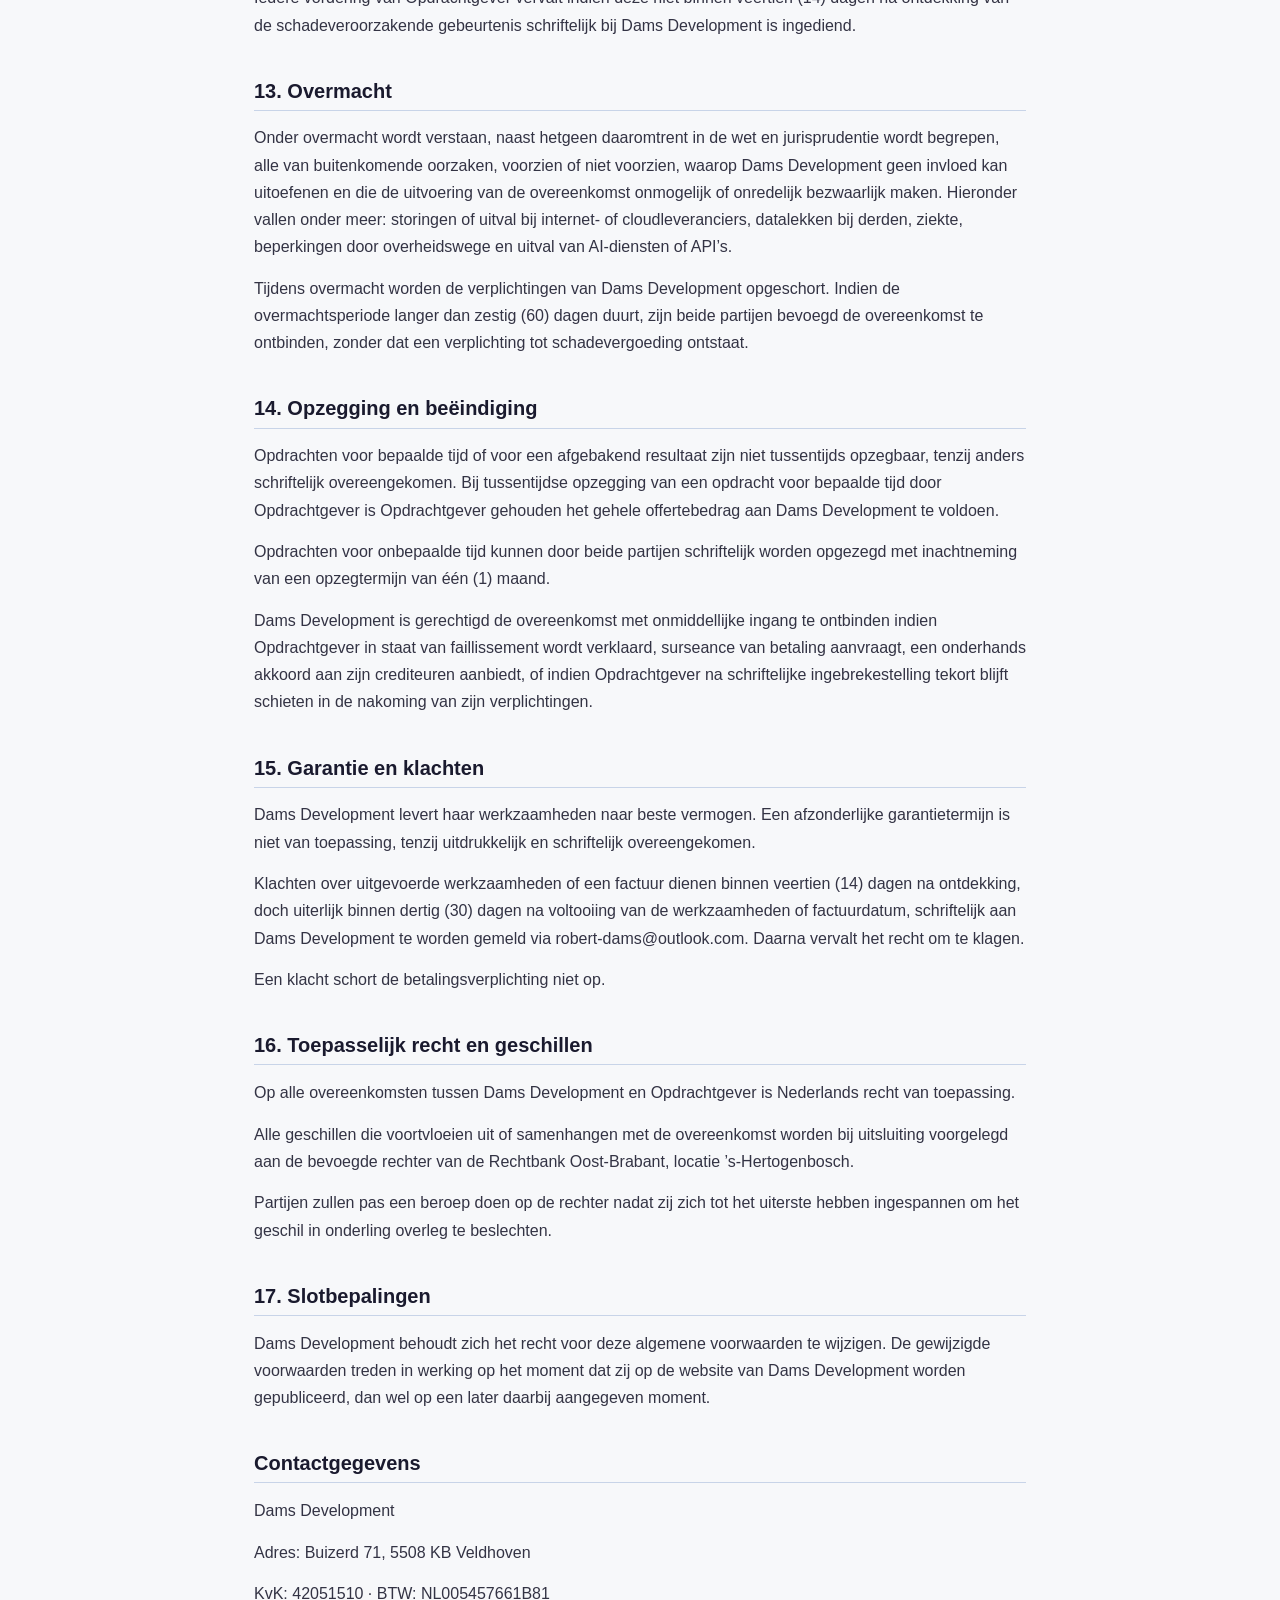
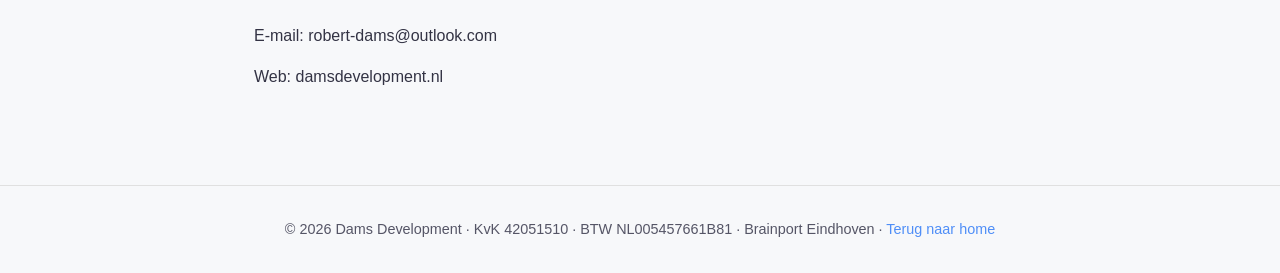
==== commit e0f276b6: "Update algemene voorwaarden to revised version - New sections: 5 Vrijwaring, 7.2 travel costs, 8.5-8" ====
--- a/algemene-voorwaarden.html
+++ b/algemene-voorwaarden.html
@@ -145,11 +145,11 @@
         <p data-nl="In deze algemene voorwaarden wordt verstaan onder:"
            data-en="In these general terms and conditions, the following definitions apply:"></p>
         <ul>
-            <li data-nl="&lsquo;Dams Development&rsquo;: de eenmanszaak Dams Development, gevestigd te Veldhoven, ingeschreven bij de Kamer van Koophandel onder nummer 42051510, BTW-nummer NL005457661B81. Hierna ook aangeduid als &lsquo;opdrachtnemer&rsquo;."
-                data-en="&lsquo;Dams Development&rsquo;: the sole proprietorship Dams Development, established in Veldhoven, registered with the Dutch Chamber of Commerce under number 42051510, VAT number NL005457661B81. Also referred to as the &lsquo;contractor&rsquo;."></li>
+            <li data-nl="&lsquo;Dams Development&rsquo;: de eenmanszaak Dams Development, gevestigd te Veldhoven, ingeschreven bij de Kamer van Koophandel onder nummer 42051510, BTW-nummer NL005457661B81."
+                data-en="&lsquo;Dams Development&rsquo;: the sole proprietorship Dams Development, established in Veldhoven, registered with the Dutch Chamber of Commerce under number 42051510, VAT number NL005457661B81."></li>
             <li data-nl="&lsquo;Opdrachtgever&rsquo;: de natuurlijke of rechtspersoon die met Dams Development een overeenkomst aangaat of aan wie Dams Development een offerte uitbrengt."
                 data-en="&lsquo;Client&rsquo;: the natural or legal person entering into an agreement with Dams Development or to whom Dams Development issues a quotation."></li>
-            <li data-nl="&lsquo;Overeenkomst&rsquo;: iedere afspraak tussen Dams Development en opdrachtgever tot het verrichten van werkzaamheden, waaronder &mdash; maar niet beperkt tot &mdash; advies, ontwikkeling, automatisering, integratie, dashboards en onderhoud."
+            <li data-nl="&lsquo;Overeenkomst&rsquo;: iedere afspraak tussen Dams Development en Opdrachtgever tot het verrichten van werkzaamheden, waaronder &mdash; maar niet beperkt tot &mdash; advies, ontwikkeling, automatisering, integratie, dashboards en onderhoud."
                 data-en="&lsquo;Agreement&rsquo;: any arrangement between Dams Development and client for the performance of services, including but not limited to advisory work, development, automation, integration, dashboards, and maintenance."></li>
             <li data-nl="&lsquo;Resultaat&rsquo;: alle door Dams Development in het kader van de overeenkomst opgeleverde materialen, waaronder software, scripts, configuraties, dashboards, documentatie en rapporten."
                 data-en="&lsquo;Deliverable&rsquo;: all materials produced by Dams Development under the agreement, including software, scripts, configurations, dashboards, documentation, and reports."></li>
@@ -158,7 +158,7 @@
         <h2 data-nl="2. Toepasselijkheid" data-en="2. Applicability"></h2>
         <p data-nl="Deze algemene voorwaarden zijn van toepassing op alle offertes, aanbiedingen, werkzaamheden en overeenkomsten van Dams Development, voor zover door partijen niet uitdrukkelijk en schriftelijk anders is overeengekomen."
            data-en="These general terms and conditions apply to all quotations, offers, work, and agreements of Dams Development, unless the parties have expressly agreed otherwise in writing."></p>
-        <p data-nl="De toepasselijkheid van algemene voorwaarden van opdrachtgever wordt uitdrukkelijk van de hand gewezen."
+        <p data-nl="De toepasselijkheid van algemene voorwaarden van Opdrachtgever wordt uitdrukkelijk van de hand gewezen."
            data-en="The applicability of any general terms and conditions of the client is expressly rejected."></p>
         <p data-nl="Indien één of meer bepalingen van deze voorwaarden nietig of vernietigbaar zijn, blijven de overige bepalingen onverminderd van kracht. Partijen zullen alsdan in overleg een vervangende bepaling overeenkomen die de strekking van de oorspronkelijke bepaling zoveel mogelijk benadert."
            data-en="If one or more provisions of these terms are void or voidable, the remaining provisions remain in full force. The parties shall in that case agree on a replacement provision that approximates the intent of the original as closely as possible."></p>
@@ -166,96 +166,110 @@
         <h2 data-nl="3. Offertes en aanbiedingen" data-en="3. Quotations and offers"></h2>
         <p data-nl="Alle offertes en aanbiedingen van Dams Development zijn vrijblijvend en geldig gedurende 30 dagen na dagtekening, tenzij anders vermeld."
            data-en="All quotations and offers issued by Dams Development are without obligation and valid for 30 days from their date, unless stated otherwise."></p>
-        <p data-nl="Offertes zijn gebaseerd op de informatie die opdrachtgever bij aanvraag heeft verstrekt. Indien deze informatie achteraf onvolledig of onjuist blijkt, kan Dams Development de offerte aanpassen."
-           data-en="Quotations are based on the information provided by the client at the time of the request. If that information later proves incomplete or incorrect, Dams Development is entitled to revise the quotation."></p>
+        <p data-nl="Offertes zijn gebaseerd op de informatie die Opdrachtgever bij aanvraag heeft verstrekt. Indien deze informatie achteraf onvolledig of onjuist blijkt, is Dams Development gerechtigd de prijs, planning en omvang van de werkzaamheden redelijkerwijs aan te passen."
+           data-en="Quotations are based on the information provided by the client at the time of the request. If that information later proves incomplete or incorrect, Dams Development is entitled to reasonably adjust the price, planning, and scope of the work."></p>
         <p data-nl="Een samengestelde prijsopgave verplicht Dams Development niet tot het verrichten van een gedeelte van de opdracht tegen een overeenkomstig deel van de opgegeven prijs."
            data-en="A composite price quotation does not oblige Dams Development to perform any part of the assignment for a corresponding part of the quoted price."></p>
 
         <h2 data-nl="4. Totstandkoming en uitvoering van de overeenkomst" data-en="4. Formation and performance of the agreement"></h2>
-        <p data-nl="De overeenkomst komt tot stand op het moment van schriftelijke aanvaarding door opdrachtgever van de offerte van Dams Development, of zoveel eerder als feitelijk uitvoering wordt gegeven aan de overeenkomst."
+        <p data-nl="De overeenkomst komt tot stand op het moment van schriftelijke aanvaarding door Opdrachtgever van de offerte van Dams Development, of zoveel eerder als feitelijk uitvoering wordt gegeven aan de overeenkomst."
            data-en="The agreement is formed when the client accepts the quotation of Dams Development in writing, or earlier if the parties have effectively begun performance."></p>
-        <p data-nl="Dams Development zal de overeenkomst naar beste inzicht en vermogen uitvoeren, conform de eisen van goed vakmanschap. Op Dams Development rust een inspanningsverplichting, geen resultaatsverplichting, tenzij uitdrukkelijk en schriftelijk anders is overeengekomen."
-           data-en="Dams Development shall perform the agreement to the best of its insight and ability and in accordance with sound professional standards. Dams Development bears a best-efforts obligation, not a result obligation, unless expressly agreed otherwise in writing."></p>
+        <p data-nl="Dams Development zal de overeenkomst naar beste inzicht en vermogen uitvoeren, conform de eisen van goed vakmanschap. Op Dams Development rust nimmer een resultaatsverplichting, tenzij uitdrukkelijk en schriftelijk anders is overeengekomen."
+           data-en="Dams Development shall perform the agreement to the best of its insight and ability and in accordance with sound professional standards. Dams Development never bears a result obligation, unless expressly agreed otherwise in writing."></p>
         <p data-nl="Dams Development is gerechtigd om bij de uitvoering van de overeenkomst derden in te schakelen, waaronder ook AI-diensten en softwareleveranciers, voor zover dat redelijkerwijs nodig is voor een goede uitvoering."
            data-en="Dams Development is entitled to engage third parties in the performance of the agreement, including AI services and software vendors, where reasonably necessary for proper performance."></p>
-        <p data-nl="Opdrachtgever draagt er zorg voor dat alle gegevens, toegangen en faciliteiten waarvan Dams Development aangeeft dat deze noodzakelijk zijn, tijdig worden verstrekt. Vertraging in de uitvoering die hieruit voortvloeit, komt voor rekening en risico van opdrachtgever."
+        <p data-nl="Opdrachtgever draagt er zorg voor dat alle gegevens, toegangen en faciliteiten waarvan Dams Development aangeeft dat deze noodzakelijk zijn, tijdig worden verstrekt. Vertraging in de uitvoering die hieruit voortvloeit, komt voor rekening en risico van Opdrachtgever."
            data-en="The client ensures that all data, access, and facilities indicated by Dams Development as necessary are provided in good time. Any resulting delays are at the client&rsquo;s expense and risk."></p>
         <p data-nl="Genoemde termijnen voor (deel)opleveringen zijn indicatief en gelden niet als fatale termijnen, tenzij dit uitdrukkelijk schriftelijk is overeengekomen."
            data-en="Stated delivery deadlines are indicative and do not constitute strict deadlines unless expressly agreed in writing."></p>
 
-        <h2 data-nl="5. Wijzigingen en meerwerk" data-en="5. Changes and additional work"></h2>
+        <h2 data-nl="5. Vrijwaring" data-en="5. Indemnification"></h2>
+        <p data-nl="Opdrachtgever vrijwaart Dams Development tegen aanspraken van derden die voortvloeien uit door Opdrachtgever verstrekte gegevens, materialen, instructies of het gebruik van het resultaat."
+           data-en="The client indemnifies Dams Development against claims by third parties arising from data, materials, or instructions provided by the client or from the use of the deliverable."></p>
+
+        <h2 data-nl="6. Wijzigingen en meerwerk" data-en="6. Changes and additional work"></h2>
         <p data-nl="Indien tijdens de uitvoering blijkt dat het voor een goede uitvoering noodzakelijk is om de overeenkomst te wijzigen of aan te vullen, treden partijen tijdig en in overleg met elkaar in contact om de overeenkomst aan te passen."
            data-en="If during performance it becomes apparent that adjustment or supplementation of the agreement is required for proper execution, the parties shall consult one another in good time to amend the agreement."></p>
         <p data-nl="Werkzaamheden die buiten de oorspronkelijke opdracht vallen (meerwerk) worden afzonderlijk in rekening gebracht volgens het op dat moment gehanteerde uurtarief van Dams Development, tenzij anders schriftelijk overeengekomen."
            data-en="Work falling outside the original scope (additional work) is invoiced separately at Dams Development&rsquo;s then-current hourly rate, unless agreed otherwise in writing."></p>
 
-        <h2 data-nl="6. Tarieven en prijzen" data-en="6. Rates and prices"></h2>
+        <h2 data-nl="7. Tarieven en prijzen" data-en="7. Rates and prices"></h2>
         <p data-nl="Alle door Dams Development gehanteerde tarieven en prijzen zijn in euro&rsquo;s en exclusief BTW en exclusief eventuele reis-, verblijf- en andere kosten, tenzij anders vermeld."
            data-en="All rates and prices used by Dams Development are in euros and exclusive of VAT and any travel, accommodation, or other expenses, unless otherwise stated."></p>
-        <p data-nl="Dams Development is gerechtigd haar tarieven jaarlijks per 1 januari te indexeren conform de CBS Consumentenprijsindex (CPI), reeks &lsquo;Alle huishoudens&rsquo;, zonder voorafgaande mededeling."
-           data-en="Dams Development is entitled to adjust its rates annually on 1 January in line with the Dutch CBS Consumer Price Index (CPI), series &lsquo;All households&rsquo;, without prior notice."></p>
-
-        <h2 data-nl="7. Facturering en betaling" data-en="7. Invoicing and payment"></h2>
+        <p data-nl="Dams Development is gerechtigd eventuele reis-, verblijf- en andere kosten, voor zover functioneel voor de opdracht, integraal door te berekenen aan Opdrachtgever."
+           data-en="Dams Development is entitled to pass on to the client in full any travel, accommodation, and other expenses, insofar as they are functional to the assignment."></p>
+        <p data-nl="Dams Development is gerechtigd haar tarieven jaarlijks per 1 januari te indexeren conform de CBS Consumentenprijsindex (CPI), reeks &lsquo;Alle huishoudens&rsquo;, zonder voorafgaande mededeling. Opdrachtgever stemt op voorhand in met deze indexatie."
+           data-en="Dams Development is entitled to adjust its rates annually on 1 January in line with the Dutch CBS Consumer Price Index (CPI), series &lsquo;All households&rsquo;, without prior notice. The client agrees to this indexation in advance."></p>
+
+        <h2 data-nl="8. Facturering en betaling" data-en="8. Invoicing and payment"></h2>
         <p data-nl="Tenzij anders overeengekomen factureert Dams Development maandelijks achteraf op basis van bestede uren, of conform de in de offerte vastgelegde milestones."
            data-en="Unless agreed otherwise, Dams Development invoices monthly in arrears on the basis of hours spent, or in accordance with the milestones defined in the quotation."></p>
         <p data-nl="De betalingstermijn bedraagt 30 dagen na factuurdatum, op de op de factuur vermelde rekening. Bezwaren tegen de hoogte van de factuur schorten de betalingsverplichting niet op."
            data-en="The payment term is 30 days from the invoice date, into the account specified on the invoice. Objections to the amount invoiced do not suspend the obligation to pay."></p>
-        <p data-nl="Bij niet-tijdige betaling is opdrachtgever van rechtswege in verzuim, zonder dat een nadere ingebrekestelling is vereist. Dams Development is alsdan gerechtigd de wettelijke handelsrente (artikel 6:119a BW) in rekening te brengen, vermeerderd met buitengerechtelijke incassokosten conform de Wet Incassokosten (WIK)."
-           data-en="If payment is not made in time, the client is in default by operation of law, without any further notice of default being required. Dams Development is then entitled to charge statutory commercial interest (Article 6:119a Dutch Civil Code), plus extrajudicial collection costs in accordance with the Dutch Collection Costs Act (WIK)."></p>
-        <p data-nl="Dams Development is bij niet-tijdige betaling gerechtigd haar werkzaamheden op te schorten totdat het volledige openstaande bedrag is voldaan, zonder dat dit aanleiding kan geven tot enige vorm van schadevergoeding aan opdrachtgever."
+        <p data-nl="Bij niet-tijdige betaling is Opdrachtgever van rechtswege in verzuim, zonder dat een nadere ingebrekestelling is vereist. Dams Development is alsdan gerechtigd het door Opdrachtgever verschuldigde bedrag exclusief BTW te verhogen met (i) 2,00% per maand of (ii) &euro; 75,&minus; per maand, ter vrije keuze van Dams Development."
+           data-en="If payment is not made in time, the client is in default by operation of law, without any further notice of default being required. Dams Development is then entitled to increase the amount owed by the client (excluding VAT) by either (i) 2.00% per month or (ii) &euro; 75 per month, at Dams Development&rsquo;s sole discretion."></p>
+        <p data-nl="Dams Development is bij niet-tijdige betaling gerechtigd haar werkzaamheden op te schorten totdat het volledige openstaande bedrag is voldaan, zonder dat dit aanleiding kan geven tot enige vorm van schadevergoeding aan Opdrachtgever."
            data-en="In the event of late payment, Dams Development is entitled to suspend its services until the outstanding amount has been paid in full, without this giving rise to any liability for damages to the client."></p>
-
-        <h2 data-nl="8. Vertrouwelijkheid" data-en="8. Confidentiality"></h2>
+        <p data-nl="Opdrachtgever is niet gerechtigd tot enige verrekening of opschorting van betaling jegens Dams Development, behalve indien tijdig is gereclameerd."
+           data-en="The client is not entitled to any set-off or suspension of payment towards Dams Development, except where a complaint has been made in good time."></p>
+        <p data-nl="Opdrachtgever dient uiterlijk zeven (7) dagen na factuurdatum te reclameren, op straffe van verval van enig recht tot verrekening of opschorting."
+           data-en="The client must submit any complaint no later than seven (7) days after the invoice date, on penalty of forfeiture of any right of set-off or suspension."></p>
+        <p data-nl="Dams Development is gerechtigd een retentierecht uit te oefenen op enige zaken van Opdrachtgever die zij onder zich heeft, zolang Opdrachtgever niet alle openstaande facturen van Dams Development heeft voldaan."
+           data-en="Dams Development is entitled to exercise a right of retention over any goods of the client in its possession for as long as the client has not paid all outstanding invoices of Dams Development."></p>
+        <p data-nl="Dams Development is gerechtigd een voorschot van 25% van het bedrag op de door Opdrachtgever geaccordeerde offerte te verlangen alvorens met haar werkzaamheden aan te vangen dan wel deze werkzaamheden voort te zetten."
+           data-en="Dams Development is entitled to require an advance payment of 25% of the amount of the quotation approved by the client before commencing or continuing its work."></p>
+
+        <h2 data-nl="9. Vertrouwelijkheid" data-en="9. Confidentiality"></h2>
         <p data-nl="Beide partijen zijn verplicht tot geheimhouding van alle vertrouwelijke informatie die zij in het kader van de overeenkomst van elkaar of uit andere bron hebben verkregen. Informatie geldt als vertrouwelijk indien dit door de andere partij is medegedeeld of indien dit voortvloeit uit de aard van de informatie."
            data-en="Both parties are obliged to maintain confidentiality of all confidential information obtained from one another or from other sources in connection with the agreement. Information qualifies as confidential if it has been designated as such, or if its confidential nature follows from the nature of the information itself."></p>
         <p data-nl="Deze geheimhoudingsplicht geldt niet voor informatie die reeds publiekelijk bekend is, die rechtmatig van een derde is verkregen, of waarvan openbaarmaking op grond van de wet of een rechterlijk bevel verplicht is."
            data-en="This duty of confidentiality does not apply to information that is already publicly known, that has been lawfully obtained from a third party, or whose disclosure is required by law or by court order."></p>
 
-        <h2 data-nl="9. Intellectueel eigendom" data-en="9. Intellectual property"></h2>
+        <h2 data-nl="10. Intellectueel eigendom" data-en="10. Intellectual property"></h2>
         <p data-nl="Alle rechten van intellectueel eigendom op door Dams Development ontwikkelde of ter beschikking gestelde resultaten berusten uitsluitend bij Dams Development, tenzij anders schriftelijk overeengekomen."
            data-en="All intellectual property rights in deliverables developed or made available by Dams Development rest exclusively with Dams Development, unless agreed otherwise in writing."></p>
-        <p data-nl="Na volledige betaling van de overeengekomen vergoeding verkrijgt opdrachtgever een niet-exclusief, eeuwigdurend en wereldwijd gebruiksrecht op het resultaat voor gebruik binnen de eigen onderneming. Overdracht van eigendom van intellectuele eigendomsrechten vindt uitsluitend plaats indien dit uitdrukkelijk en schriftelijk is overeengekomen."
+        <p data-nl="Na volledige betaling van de overeengekomen vergoeding verkrijgt Opdrachtgever een niet-exclusief, eeuwigdurend en wereldwijd gebruiksrecht op het resultaat voor gebruik binnen de eigen onderneming. Overdracht van eigendom van intellectuele eigendomsrechten vindt uitsluitend plaats indien dit uitdrukkelijk en schriftelijk is overeengekomen."
            data-en="Upon full payment of the agreed fee, the client obtains a non-exclusive, perpetual, worldwide right of use to the deliverable for use within its own organisation. Transfer of ownership of intellectual property rights takes place only if expressly agreed in writing."></p>
-        <p data-nl="Dams Development behoudt het recht om generieke kennis, vaardigheden, methoden, ideeën, technieken en componenten die bij de uitvoering van de overeenkomst zijn verworven of ontwikkeld, ook voor andere opdrachtgevers in te zetten, mits geen vertrouwelijke informatie van opdrachtgever wordt geopenbaard."
+        <p data-nl="Dams Development behoudt het recht om generieke kennis, vaardigheden, methoden, ideeën, technieken en componenten die bij de uitvoering van de overeenkomst zijn verworven of ontwikkeld, ook voor andere Opdrachtgevers in te zetten, mits geen vertrouwelijke informatie van Opdrachtgever wordt geopenbaard."
            data-en="Dams Development reserves the right to use generic knowledge, skills, methods, ideas, techniques, and components acquired or developed during performance of the agreement for other clients as well, provided no confidential information of the client is disclosed."></p>
-        <p data-nl="Het is opdrachtgever niet toegestaan zonder voorafgaande schriftelijke toestemming van Dams Development het resultaat te verveelvoudigen, openbaar te maken of door te leveren aan derden."
+        <p data-nl="Het is Opdrachtgever niet toegestaan zonder voorafgaande schriftelijke toestemming van Dams Development het resultaat te verveelvoudigen, openbaar te maken of door te leveren aan derden."
            data-en="The client may not reproduce, publish, or transfer the deliverable to third parties without prior written consent from Dams Development."></p>
 
-        <h2 data-nl="10. Persoonsgegevens en AVG" data-en="10. Personal data and GDPR"></h2>
-        <p data-nl="Indien bij de uitvoering van de overeenkomst persoonsgegevens worden verwerkt in de zin van de Algemene Verordening Gegevensbescherming (AVG), kwalificeert opdrachtgever doorgaans als verwerkingsverantwoordelijke en Dams Development als verwerker."
+        <h2 data-nl="11. Persoonsgegevens en AVG" data-en="11. Personal data and GDPR"></h2>
+        <p data-nl="Indien bij de uitvoering van de overeenkomst persoonsgegevens worden verwerkt in de zin van de Algemene Verordening Gegevensbescherming (AVG), kwalificeert Opdrachtgever doorgaans als verwerkingsverantwoordelijke en Dams Development als verwerker."
            data-en="Where personal data within the meaning of the General Data Protection Regulation (GDPR) is processed in performing the agreement, the client typically qualifies as the data controller and Dams Development as the data processor."></p>
         <p data-nl="In dat geval sluiten partijen voorafgaand aan de verwerking een verwerkersovereenkomst, waarin de afspraken over verwerking, beveiliging en datalekken worden vastgelegd conform artikel 28 AVG."
            data-en="In that case, the parties shall conclude a data processing agreement before processing begins, setting out the arrangements regarding processing, security, and data breaches in accordance with Article 28 GDPR."></p>
-        <p data-nl="Dams Development treft passende technische en organisatorische maatregelen ter beveiliging van persoonsgegevens en zal opdrachtgever onverwijld informeren over een datalek dat redelijkerwijs nadelige gevolgen kan hebben voor betrokkenen."
+        <p data-nl="Dams Development treft passende technische en organisatorische maatregelen ter beveiliging van persoonsgegevens en zal Opdrachtgever onverwijld informeren over een datalek dat redelijkerwijs nadelige gevolgen kan hebben voor betrokkenen."
            data-en="Dams Development shall take appropriate technical and organisational measures to secure personal data and shall notify the client without undue delay of any data breach that may reasonably affect data subjects."></p>
 
-        <h2 data-nl="11. Aansprakelijkheid" data-en="11. Liability"></h2>
+        <h2 data-nl="12. Aansprakelijkheid" data-en="12. Liability"></h2>
         <p data-nl="Dams Development is uitsluitend aansprakelijk voor directe schade die het rechtstreekse gevolg is van een toerekenbare tekortkoming in de uitvoering van de overeenkomst."
            data-en="Dams Development is liable only for direct damage that is the direct result of an attributable failure in the performance of the agreement."></p>
-        <p data-nl="De totale aansprakelijkheid van Dams Development uit hoofde van de overeenkomst is beperkt tot maximaal het bedrag dat in de drie (3) maanden voorafgaand aan de schadeveroorzakende gebeurtenis door opdrachtgever aan Dams Development is betaald (exclusief BTW), met een absoluut maximum van &euro; 25.000,&minus; per gebeurtenis. Een reeks van samenhangende gebeurtenissen geldt als één gebeurtenis."
+        <p data-nl="De totale aansprakelijkheid van Dams Development uit hoofde van de overeenkomst is beperkt tot maximaal het bedrag dat in de drie (3) maanden voorafgaand aan de schadeveroorzakende gebeurtenis door Opdrachtgever aan Dams Development is betaald (exclusief BTW), met een absoluut maximum van &euro; 25.000,&minus; per gebeurtenis. Een reeks van samenhangende gebeurtenissen geldt als één gebeurtenis."
            data-en="Dams Development&rsquo;s total liability under the agreement is limited to the amount paid by the client to Dams Development (excluding VAT) in the three (3) months preceding the event giving rise to the damage, with an absolute maximum of &euro; 25,000 per event. A series of connected events counts as a single event."></p>
         <p data-nl="Aansprakelijkheid van Dams Development voor indirecte schade is uitgesloten. Hieronder wordt onder meer begrepen: gevolgschade, gederfde winst, gemiste besparingen, gemiste omzet, schade door bedrijfsstagnatie, verlies van gegevens en reputatieschade."
            data-en="Liability for indirect damage is excluded. This includes, without limitation: consequential damage, lost profits, missed savings, lost revenue, damage due to business interruption, loss of data, and reputational harm."></p>
         <p data-nl="De in dit artikel opgenomen beperkingen gelden niet indien de schade het gevolg is van opzet of bewuste roekeloosheid van Dams Development."
            data-en="The limitations in this article do not apply where the damage results from intent or wilful recklessness on the part of Dams Development."></p>
-        <p data-nl="Iedere vordering van opdrachtgever vervalt indien deze niet binnen twaalf (12) maanden na ontdekking van de schadeveroorzakende gebeurtenis schriftelijk bij Dams Development is ingediend."
-           data-en="Any claim by the client expires if it has not been submitted to Dams Development in writing within twelve (12) months of the client becoming aware of the event giving rise to the claim."></p>
-
-        <h2 data-nl="12. Overmacht" data-en="12. Force majeure"></h2>
+        <p data-nl="Iedere vordering van Opdrachtgever vervalt indien deze niet binnen veertien (14) dagen na ontdekking van de schadeveroorzakende gebeurtenis schriftelijk bij Dams Development is ingediend."
+           data-en="Any claim by the client expires if it has not been submitted to Dams Development in writing within fourteen (14) days of the client becoming aware of the event giving rise to the claim."></p>
+
+        <h2 data-nl="13. Overmacht" data-en="13. Force majeure"></h2>
         <p data-nl="Onder overmacht wordt verstaan, naast hetgeen daaromtrent in de wet en jurisprudentie wordt begrepen, alle van buitenkomende oorzaken, voorzien of niet voorzien, waarop Dams Development geen invloed kan uitoefenen en die de uitvoering van de overeenkomst onmogelijk of onredelijk bezwaarlijk maken. Hieronder vallen onder meer: storingen of uitval bij internet- of cloudleveranciers, datalekken bij derden, ziekte, beperkingen door overheidswege en uitval van AI-diensten of API&rsquo;s."
            data-en="Force majeure means, in addition to what is understood as such by law and case law, all external causes, foreseen or unforeseen, beyond Dams Development&rsquo;s control that render performance of the agreement impossible or unreasonably onerous. This includes, among others: outages at internet or cloud providers, data breaches at third parties, illness, government-imposed restrictions, and unavailability of AI services or APIs."></p>
         <p data-nl="Tijdens overmacht worden de verplichtingen van Dams Development opgeschort. Indien de overmachtsperiode langer dan zestig (60) dagen duurt, zijn beide partijen bevoegd de overeenkomst te ontbinden, zonder dat een verplichting tot schadevergoeding ontstaat."
            data-en="During force majeure, Dams Development&rsquo;s obligations are suspended. If the force majeure period lasts longer than sixty (60) days, either party may dissolve the agreement, without any obligation to pay damages."></p>
 
-        <h2 data-nl="13. Opzegging en beëindiging" data-en="13. Cancellation and termination"></h2>
-        <p data-nl="Opdrachten voor bepaalde tijd of voor een afgebakend resultaat zijn niet tussentijds opzegbaar, tenzij anders schriftelijk overeengekomen. Bij tussentijdse opzegging is opdrachtgever gehouden de tot dan toe verrichte werkzaamheden en gemaakte kosten volledig te vergoeden."
-           data-en="Fixed-term assignments or assignments for a defined deliverable are not subject to interim cancellation unless agreed otherwise in writing. In the event of interim cancellation, the client is obliged to compensate Dams Development in full for work performed and costs incurred up to that point."></p>
+        <h2 data-nl="14. Opzegging en beëindiging" data-en="14. Cancellation and termination"></h2>
+        <p data-nl="Opdrachten voor bepaalde tijd of voor een afgebakend resultaat zijn niet tussentijds opzegbaar, tenzij anders schriftelijk overeengekomen. Bij tussentijdse opzegging van een opdracht voor bepaalde tijd door Opdrachtgever is Opdrachtgever gehouden het gehele offertebedrag aan Dams Development te voldoen."
+           data-en="Fixed-term assignments or assignments for a defined deliverable are not subject to interim cancellation unless agreed otherwise in writing. In the event of interim cancellation of a fixed-term assignment by the client, the client is obliged to pay the full quotation amount to Dams Development."></p>
         <p data-nl="Opdrachten voor onbepaalde tijd kunnen door beide partijen schriftelijk worden opgezegd met inachtneming van een opzegtermijn van één (1) maand."
            data-en="Open-ended assignments may be terminated in writing by either party subject to a notice period of one (1) month."></p>
-        <p data-nl="Dams Development is gerechtigd de overeenkomst met onmiddellijke ingang te ontbinden indien opdrachtgever in staat van faillissement wordt verklaard, surseance van betaling aanvraagt, of indien opdrachtgever na schriftelijke ingebrekestelling tekort blijft schieten in de nakoming van zijn verplichtingen."
-           data-en="Dams Development is entitled to dissolve the agreement with immediate effect if the client is declared bankrupt, applies for suspension of payments, or fails to perform its obligations after a written notice of default."></p>
-
-        <h2 data-nl="14. Garantie en klachten" data-en="14. Warranty and complaints"></h2>
+        <p data-nl="Dams Development is gerechtigd de overeenkomst met onmiddellijke ingang te ontbinden indien Opdrachtgever in staat van faillissement wordt verklaard, surseance van betaling aanvraagt, een onderhands akkoord aan zijn crediteuren aanbiedt, of indien Opdrachtgever na schriftelijke ingebrekestelling tekort blijft schieten in de nakoming van zijn verplichtingen."
+           data-en="Dams Development is entitled to dissolve the agreement with immediate effect if the client is declared bankrupt, applies for suspension of payments, offers a private arrangement to its creditors, or fails to perform its obligations after a written notice of default."></p>
+
+        <h2 data-nl="15. Garantie en klachten" data-en="15. Warranty and complaints"></h2>
         <p data-nl="Dams Development levert haar werkzaamheden naar beste vermogen. Een afzonderlijke garantietermijn is niet van toepassing, tenzij uitdrukkelijk en schriftelijk overeengekomen."
            data-en="Dams Development performs its services to the best of its ability. No separate warranty period applies unless expressly agreed in writing."></p>
         <p data-nl="Klachten over uitgevoerde werkzaamheden of een factuur dienen binnen veertien (14) dagen na ontdekking, doch uiterlijk binnen dertig (30) dagen na voltooiing van de werkzaamheden of factuurdatum, schriftelijk aan Dams Development te worden gemeld via robert-dams@outlook.com. Daarna vervalt het recht om te klagen."
@@ -263,19 +277,17 @@
         <p data-nl="Een klacht schort de betalingsverplichting niet op."
            data-en="A complaint does not suspend the obligation to pay."></p>
 
-        <h2 data-nl="15. Toepasselijk recht en geschillen" data-en="15. Governing law and disputes"></h2>
-        <p data-nl="Op alle overeenkomsten tussen Dams Development en opdrachtgever is Nederlands recht van toepassing."
+        <h2 data-nl="16. Toepasselijk recht en geschillen" data-en="16. Governing law and disputes"></h2>
+        <p data-nl="Op alle overeenkomsten tussen Dams Development en Opdrachtgever is Nederlands recht van toepassing."
            data-en="All agreements between Dams Development and the client are governed by Dutch law."></p>
-        <p data-nl="Alle geschillen die voortvloeien uit of samenhangen met de overeenkomst worden bij uitsluiting voorgelegd aan de bevoegde rechter van de Rechtbank Oost-Brabant, locatie &rsquo;s-Hertogenbosch, tenzij dwingendrechtelijke bepalingen anders voorschrijven."
-           data-en="All disputes arising out of or in connection with the agreement shall be submitted exclusively to the competent court of the Rechtbank Oost-Brabant, location &rsquo;s-Hertogenbosch, unless mandatory provisions of law prescribe otherwise."></p>
+        <p data-nl="Alle geschillen die voortvloeien uit of samenhangen met de overeenkomst worden bij uitsluiting voorgelegd aan de bevoegde rechter van de Rechtbank Oost-Brabant, locatie &rsquo;s-Hertogenbosch."
+           data-en="All disputes arising out of or in connection with the agreement shall be submitted exclusively to the competent court of the Rechtbank Oost-Brabant, location &rsquo;s-Hertogenbosch."></p>
         <p data-nl="Partijen zullen pas een beroep doen op de rechter nadat zij zich tot het uiterste hebben ingespannen om het geschil in onderling overleg te beslechten."
            data-en="The parties will only resort to the courts after making every effort to settle the dispute by mutual consultation."></p>
 
-        <h2 data-nl="16. Slotbepalingen" data-en="16. Final provisions"></h2>
+        <h2 data-nl="17. Slotbepalingen" data-en="17. Final provisions"></h2>
         <p data-nl="Dams Development behoudt zich het recht voor deze algemene voorwaarden te wijzigen. De gewijzigde voorwaarden treden in werking op het moment dat zij op de website van Dams Development worden gepubliceerd, dan wel op een later daarbij aangegeven moment."
            data-en="Dams Development reserves the right to amend these general terms and conditions. Amended terms take effect when published on Dams Development&rsquo;s website, or on a later date specified at that time."></p>
-        <p data-nl="Op lopende overeenkomsten blijven de voorwaarden van toepassing zoals die golden ten tijde van het tot stand komen van die overeenkomst, tenzij partijen schriftelijk anders overeenkomen."
-           data-en="Existing agreements remain governed by the terms in force at the time the agreement was concluded, unless the parties agree otherwise in writing."></p>
 
         <h2 data-nl="Contactgegevens" data-en="Contact details"></h2>
         <p data-nl="Dams Development"
